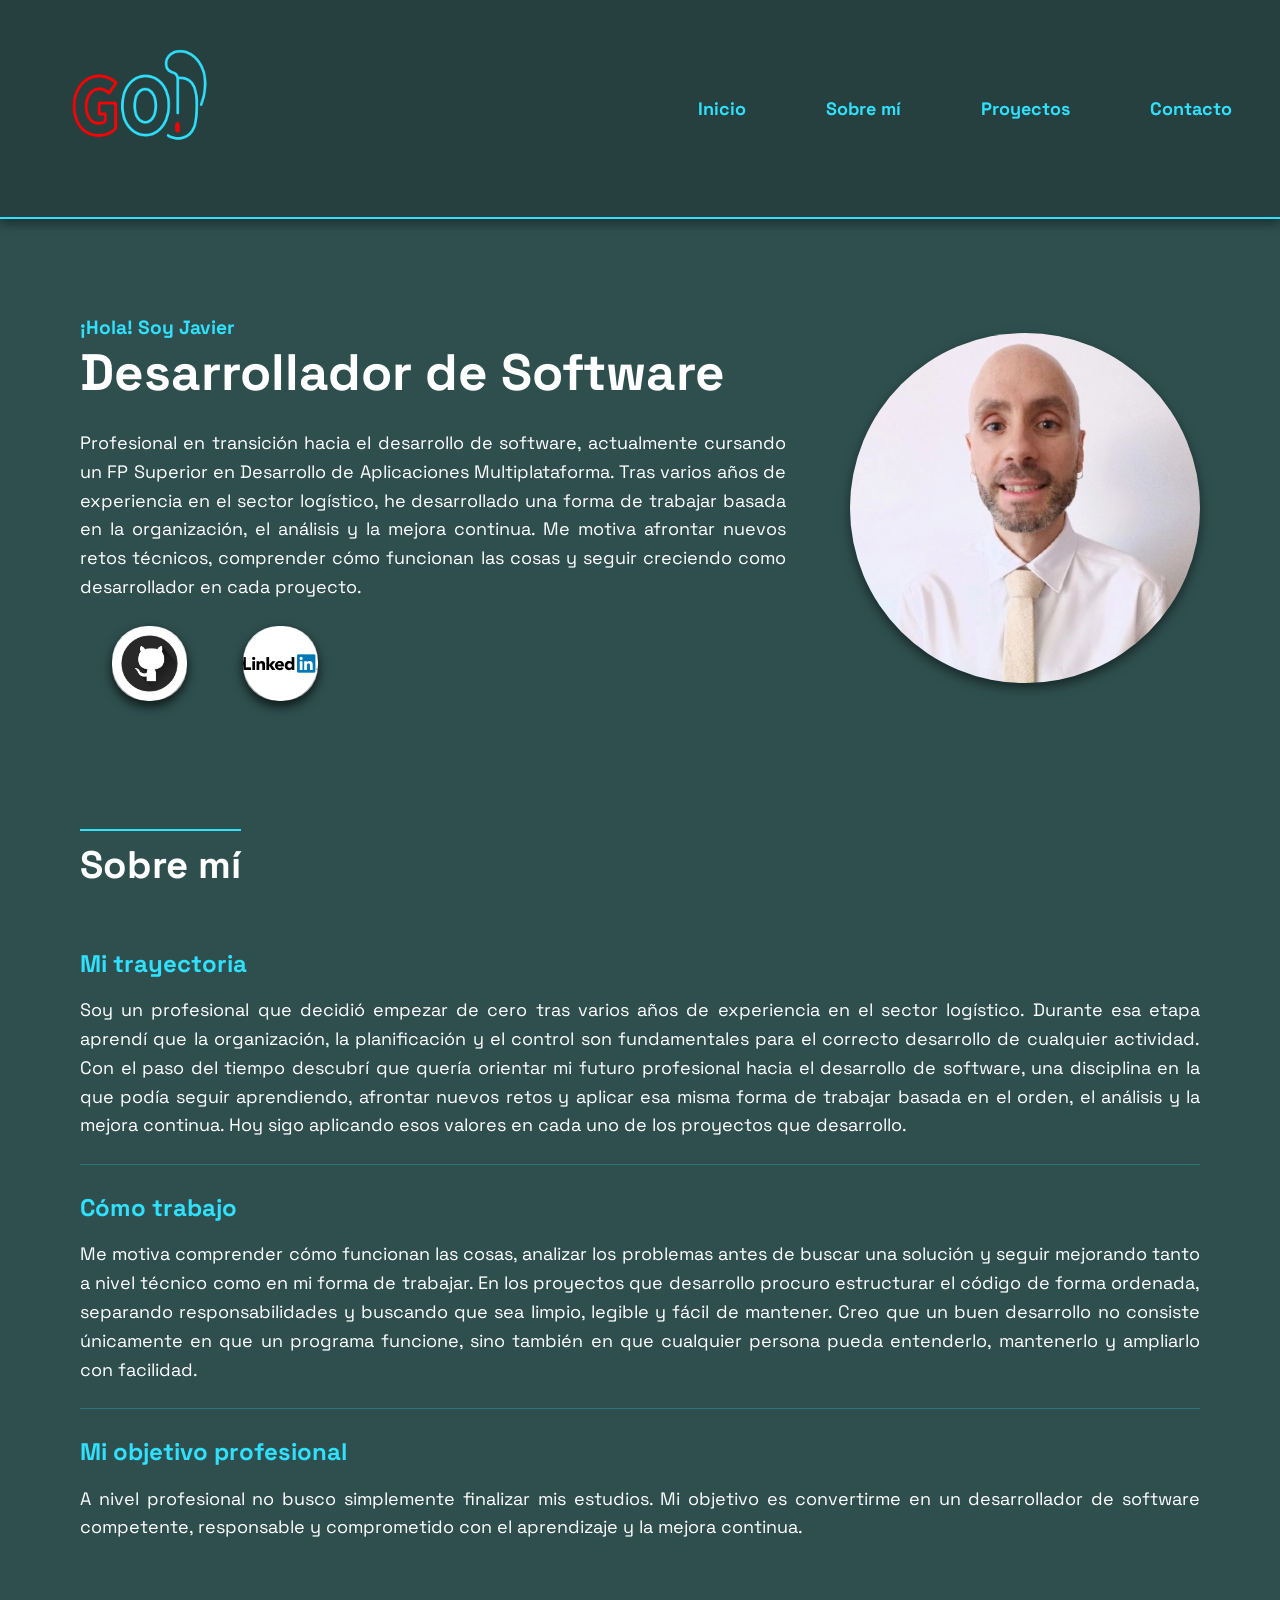
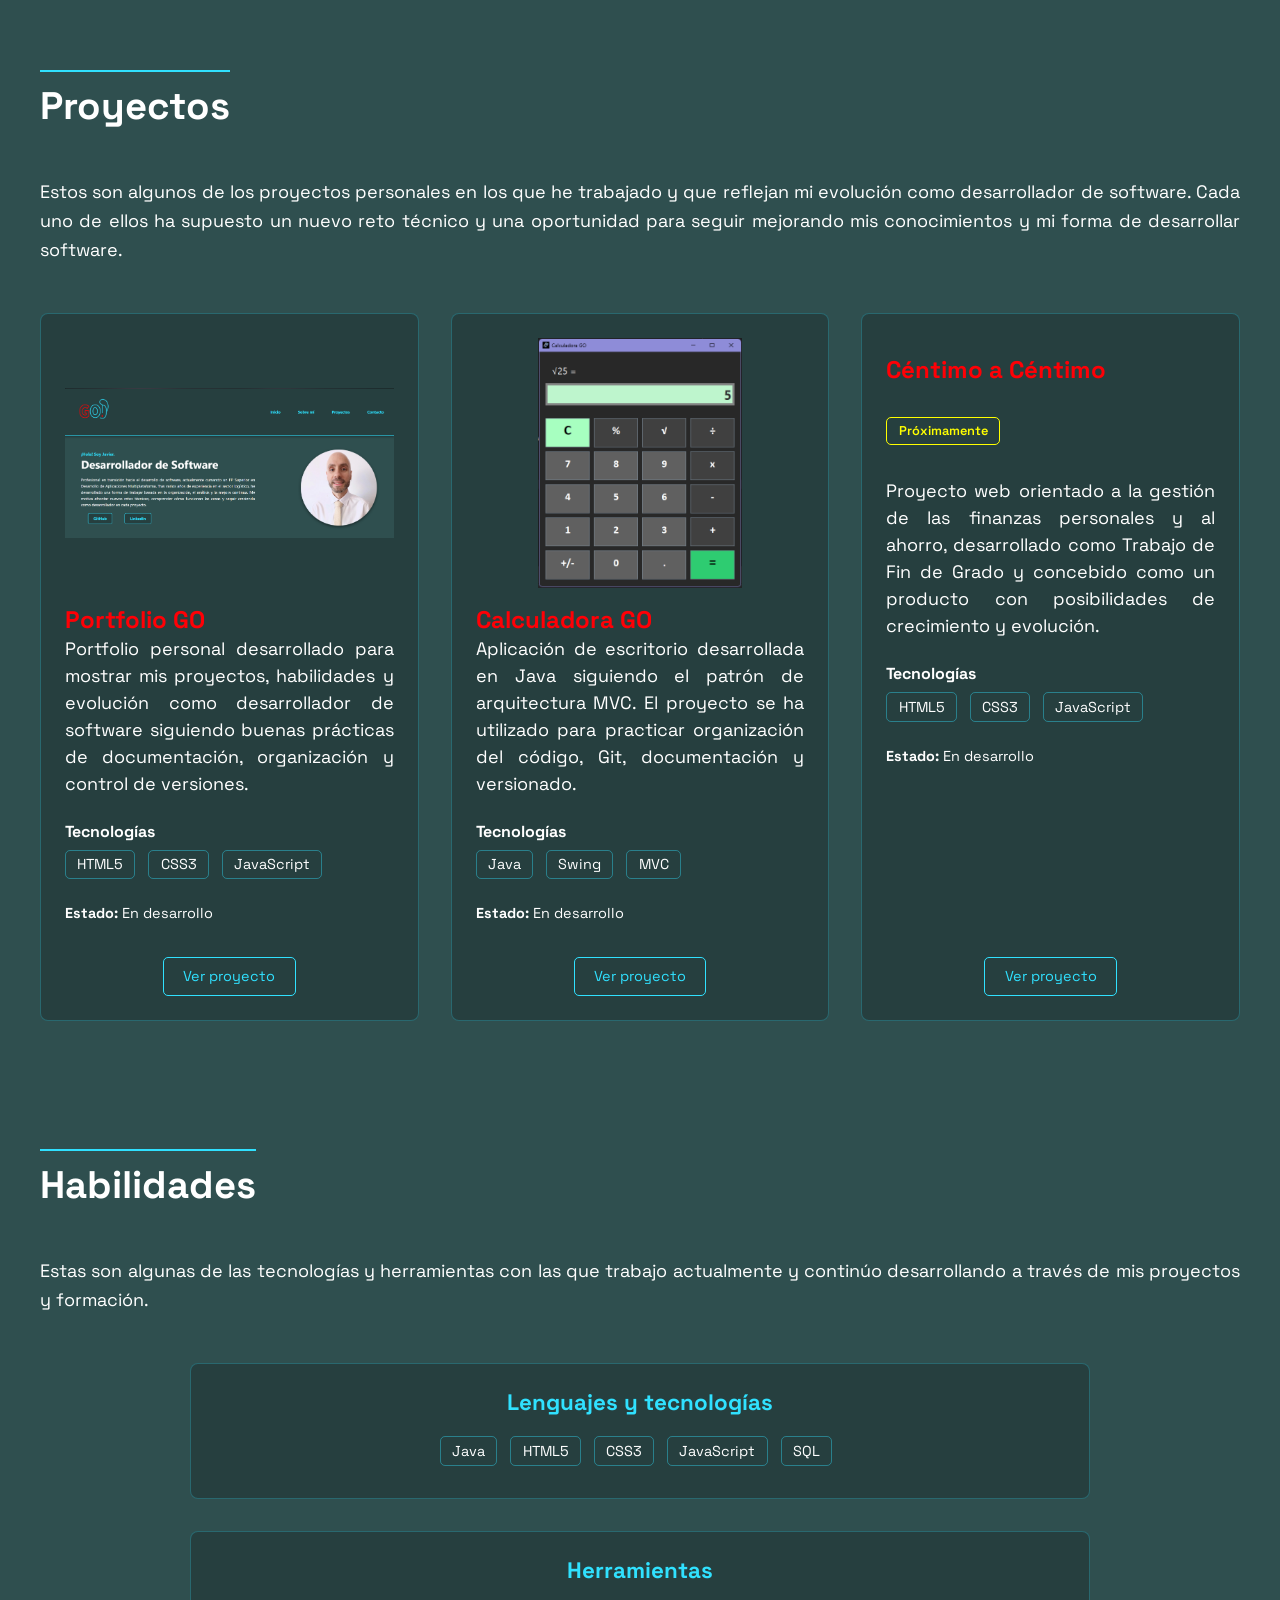
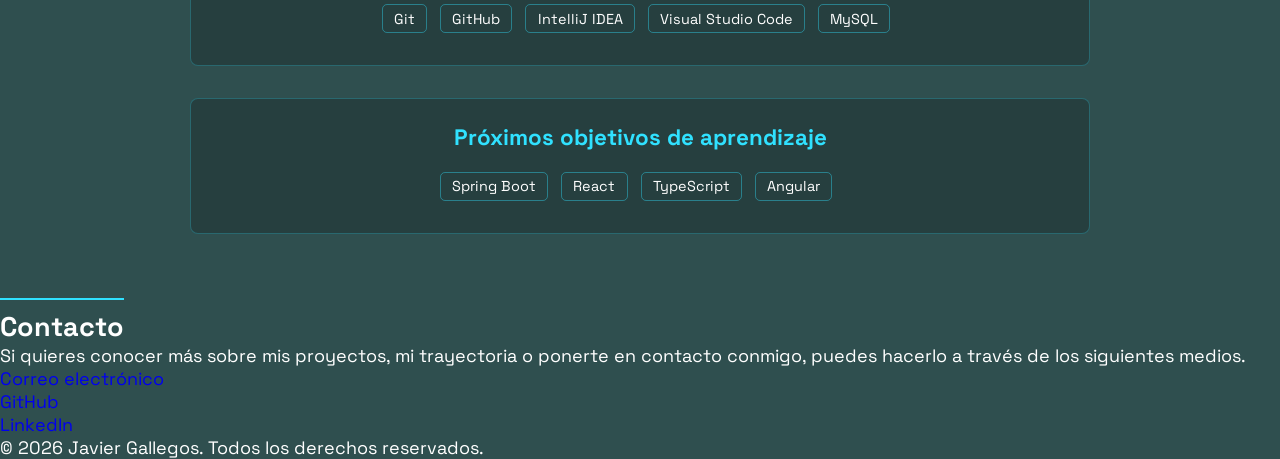
==== index.html @ c73cc6b6 "Update Hero icons and project status" ====
<!DOCTYPE html>
<html lang="es">
<head>
    <meta charset="UTF-8" />
    <meta name="viewport" content="width=device-width, initial-scale=1.0">
    <meta name="description" content="Portfolio personal de Javier Gallegos donde se muestran proyectos de desarrollo de software, tecnologías y trayectoria profesional."/>
	<meta name="keywords" content="portfolio, software developer, HTML, CSS, JavaScript, Java, Git, GitHub, DAM"/>
    <title>Javier Gallegos | Software Developer Portfolio</title>
    <link rel="stylesheet" href="assets/css/styles.css"/>
    <link rel="stylesheet" href="assets/css/header.css"/>
    <link rel="stylesheet" href="assets/css/hero.css"/>
    <link rel="stylesheet" href="assets/css/about.css"/>
    <link rel="stylesheet" href="assets/css/projects.css"/>
    <link rel="stylesheet" href="assets/css/skills.css"/>
</head>

<body>

    <!-- ============================ HEADER ============================== -->

    <header>
        <nav aria-label="Navegación principal">
        
            <a href="index.html" class="logo">
                <img src="assets/images/portfolio-go/logo.png" alt="Logo de Portfolio GO">
            </a>

            <ul class="nav-links">
                <li><a href="#hero">Inicio</a></li>
                <li><a href="#about">Sobre mí</a></li>
                <li><a href="#projects">Proyectos</a></li>
                <li><a href="#contact">Contacto</a></li>
            </ul>
        </nav>
    </header>

    <!-- ============================ MAIN ============================== -->

    <main>

        <!----- Hero Section ----->

        <section id="hero">
            
            <div class="hero-content">

                <p class="hero-greeting">¡Hola! Soy Javier</p>

                <h1>Desarrollador de Software</h1>

                <p class="hero-description">Profesional en transición hacia el desarrollo de software, actualmente cursando un FP Superior en Desarrollo de Aplicaciones Multiplataforma.
                Tras varios años de experiencia en el sector logístico, he desarrollado una forma de trabajar basada en la organización, el análisis y la mejora continua. 
                Me motiva afrontar nuevos retos técnicos, comprender cómo funcionan las cosas y seguir creciendo como desarrollador en cada proyecto.
                </p>
                
                <div class="hero-links">
                    <a class="hero-link" href="https://github.com/JaviGOH" target="_blank" rel="noopener noreferrer"><img src="assets\images\portfolio-go\GitHub-logo-perfecto.png" alt="GitHub"></a>
                    <a class="hero-link" href="https://www.linkedin.com/in/francisco-javier-g-03699a220/" target="_blank" rel="noopener noreferrer"><img src="assets\images\portfolio-go\Linkedin-logo.png" alt="LinkedIn"></a>
                </div>

            </div>

            <img src="assets/images/fjgallegos.jpg" alt="Fotografía de Javier">

        </section>

         <!----- About Me ----->

        <section id="about">

            <div class="about-content">

                <h2 class="section-title">Sobre mí</h2>

                <div class="about-description first">

                    <h3>Mi trayectoria</h3>

                    <p>Soy un profesional que decidió empezar de cero tras varios años de experiencia en el sector logístico. Durante esa etapa aprendí que la organización, 
                        la planificación y el control son fundamentales para el correcto desarrollo de cualquier actividad.
                        Con el paso del tiempo descubrí que quería orientar mi futuro profesional hacia el desarrollo de software, una disciplina en la que podía seguir aprendiendo, 
                        afrontar nuevos retos y aplicar esa misma forma de trabajar basada en el orden, el análisis y la mejora continua.
                        Hoy sigo aplicando esos valores en cada uno de los proyectos que desarrollo.
                    </p>

                </div>

                <div class="about-description">

                    <h3>Cómo trabajo</h3>

                    <p>Me motiva comprender cómo funcionan las cosas, analizar los problemas antes de buscar una solución y seguir mejorando tanto a nivel técnico como en mi forma de trabajar.
                        En los proyectos que desarrollo procuro estructurar el código de forma ordenada, separando responsabilidades y buscando que sea limpio, legible y fácil de mantener.
                        Creo que un buen desarrollo no consiste únicamente en que un programa funcione, sino también en que cualquier persona pueda entenderlo, mantenerlo y ampliarlo 
                        con facilidad.
                    </p>

                </div>

                <div class="about-description">

                    <h3>Mi objetivo profesional</h3>

                    <p>
                        A nivel profesional no busco simplemente finalizar mis estudios. Mi objetivo es convertirme en un desarrollador de software competente, responsable y comprometido con el aprendizaje y la mejora continua.
                    </p>

                </div>

            </div>

        </section>

        <!----- Projects ----->

        <section id="projects">

            <h2 class="section-title">Proyectos</h2>
            
            <p>
                Estos son algunos de los proyectos personales en los que he trabajado y que reflejan mi evolución como desarrollador de software. 
                Cada uno de ellos ha supuesto un nuevo reto técnico y una oportunidad para seguir mejorando mis conocimientos y mi forma de desarrollar software.    
            </p>

            <div class="projects-grid">

                <article class="project-card">

                    <img src="assets\images\portfolio-go\Portfolio-GO-Header-Hero-terminado.png" alt="Fotografía de UI Portfolio GO">

                    <h3>Portfolio GO</h3>

                    <p>
                        Portfolio personal desarrollado para mostrar mis proyectos, habilidades y evolución como desarrollador de software siguiendo buenas prácticas
                        de documentación, organización y control de versiones.
                    </p>

                    <h4>Tecnologías</h4>

                    <ul>
                        <li>HTML5</li>
                        <li>CSS3</li>
                        <li>JavaScript</li>
                    </ul>

                    <p class="project-status">
                        <strong>Estado:</strong> En desarrollo 
                    </p>

                    <a href="https://github.com/JaviGOH/portfolio-go" class="projects-button" target="_blank" rel="noopener noreferrer">Ver proyecto</a>

                </article>

                <article class="project-card">

                    <img src="assets/images/calculator-go/calculator-ui-v1-2-0.png" alt="Interfaz de Calculadora GO">

                    <h3>Calculadora GO</h3>

                    <p>
                        Aplicación de escritorio desarrollada en Java siguiendo el patrón de arquitectura MVC. El proyecto se ha utilizado para practicar organización del código,
                        Git, documentación y versionado.
                    </p>

                    <h4>Tecnologías</h4>

                    <ul>
                        <li>Java</li>
                        <li>Swing</li>
                        <li>MVC</li>
                    </ul>

                    <p class="project-status">
                        <strong>Estado:</strong> En desarrollo
                    </p>

                    <a href="https://github.com/JaviGOH/java-swing-calculators" class="projects-button" target="_blank" rel="noopener noreferrer">Ver proyecto</a>

                </article>

                <article class="project-card">

                    <!--<img src="ruta-de-la-imagen.jpg" alt="Interfaz de Céntimo a Céntimo">-->

                    <h3>Céntimo a Céntimo</h3>

                    <span class="project-badge">Próximamente</span>

                    <p>
                        Proyecto web orientado a la gestión de las finanzas personales y al ahorro, desarrollado como Trabajo de Fin de Grado y concebido como un producto con 
                        posibilidades de crecimiento y evolución.
                    </p>

                    <h4>Tecnologías</h4>

                    <ul>
                        <li>HTML5</li>
                        <li>CSS3</li>
                        <li>JavaScript</li>
                    </ul>

                    <p class="project-status">
                        <strong>Estado:</strong> En desarrollo
                    </p>

                    <a href="https://github.com/JaviGOH/centimo-a-centimo" class="projects-button" target="_blank" rel="noopener noreferrer">Ver proyecto</a>

                </article>

            </div>

        </section>

         <!----- Skills ----->

        <section id="skills">

            <h2 class="section-title">Habilidades</h2>

            <p>Estas son algunas de las tecnologías y herramientas con las que trabajo actualmente y continúo desarrollando a través de mis proyectos y formación.</p>

            <div class="skills-grid">

                <div class="skill-card">

                    <h3>Lenguajes y tecnologías</h3>

                    <ul>
                        <li>Java</li>
                        <li>HTML5</li>
                        <li>CSS3</li>
                        <li>JavaScript</li>
                        <li>SQL</li>
                    </ul>

                </div>

                <div class="skill-card">

                    <h3>Herramientas</h3>

                    <ul>
                        <li>Git</li>
                        <li>GitHub</li>
                        <li>IntelliJ IDEA</li>
                        <li>Visual Studio Code</li>
                        <li>MySQL</li>
                    </ul>

                </div>

                <div class="skill-card">

                    <h3>Próximos objetivos de aprendizaje</h3>

                    <ul>
                        <li>Spring Boot</li>
                        <li>React</li>
                        <li>TypeScript</li>
                        <li>Angular</li>
                    </ul>

                </div>

            </div>

        </section>

        <!----- Contact ----->

        <section id="contact">
            
            <h2 class="section-title">Contacto</h2>

            <p>
            Si quieres conocer más sobre mis proyectos, mi trayectoria o ponerte en contacto conmigo, puedes hacerlo a través de los siguientes medios.
            </p>

            <ul>
                <li>
                    <a href="mailto:fjgallegosortega@gmail.com">Correo electrónico</a>
                </li>

                <li>
                    <a href="https://github.com/JaviGOH" target="_blank" rel="noopener noreferrer">GitHub</a>
                </li>

                <li>
                    <a href="https://www.linkedin.com/in/francisco-javier-g-03699a220/" target="_blank" rel="noopener noreferrer">LinkedIn</a>
                </li>
            </ul>

        </section>

    </main>

    <!-- ================= FOOTER ================= -->

    <footer>

        <p>
        &copy; 2026 Javier Gallegos. Todos los derechos reservados.
        </p>

    </footer>

</body>

</html>
---- assets/css/styles.css ----
@import url('https://fonts.googleapis.com/css2?family=Space+Grotesk:wght@400;500;600;700&display=swap');

* {
    margin: 0;
    padding: 0;
    box-sizing: border-box;
}

html {
    min-height: 100%;
}

body {
    min-height:100vh;
    font-family: 'Space Grotesk', sans-serif;
    font-size: 18px;
    background-color: darkslategray;
    color: white;
}

a {
    text-decoration: none;
}

img {
    max-width: 100%;
    height: auto;
}

.section-title {
    position: relative;
    display: inline-block;
    padding-top: 0.7rem;
}

.section-title::before {
    content: "";
    position: absolute;
    top: 0;
    left: 0;
    width: 100%;
    height: 2px;
    background-color: #30E1FF;
}
---- assets/css/header.css ----
nav {
    display: flex;
    justify-content: space-between;
    align-items: center;
    padding: 1rem 3rem;
    background-color: #263F3F;
    border-bottom: 2px solid #30E1FF;
    box-shadow: 0 5px 10px rgba(0, 0, 0, 0.4);
}

.logo img{
    max-width: 180px;
}

.nav-links {
     display: flex;
     gap: 5rem;
     list-style: none;
}

.nav-links a {
    color: #30E1FF;
    font-weight: bold;
    transition: color 0.3s;
}

.nav-links a:hover {
    text-decoration:overline;
    color: #FF0006;  
}
---- assets/css/hero.css ----
#hero {
    display: flex;
    justify-content: space-between;
    align-items: center;
    gap: 4rem;
    padding: 4rem 5rem;
    margin-top: 2rem;
}

.hero-content {
    max-width: 800px;
}

.hero-greeting {
    font-size: 1.2rem;
    font-weight: 700;
    color: #30E1FF;
}

#hero h1 {
    font-size: 3.2rem;
}

.hero-description {
    margin-top: 1.5rem;
    line-height: 1.6;
    text-align: justify;
}

.hero-links {
    display: flex;
    gap: 3.5rem;
    margin-top: 1.5rem;
    margin-left: 2rem;
}

.hero-link {
    display: inline-flex;
    align-items: center;
    justify-content: center;
    width: 75px;
    height: 75px;
    background-color:white;
    border-radius: 35px;
    box-shadow: 0 5px 10px rgba(0, 0, 0, 0.35);
    transition: border-color 0.5s;
}

.hero-link img {
    width: 40px;
    height: 40px;
    object-fit: contain;
}

.hero-link:hover {
    transform: scale(1.1);
}

#hero img {
    width: 350px;
    height: auto;
    border-radius: 50%;
    box-shadow: 0 5px 12px rgba(0, 0, 0, 0.5);
}
---- assets/css/about.css ----
#about {
    display: flex;
    justify-content: center;
    align-items: center;
    gap: 4rem;
    padding: 4rem 5rem;
}

.about-content {
    max-width: 1200px;
}

#about h2 {
    font-size: 2.4rem;
    margin-bottom: 2rem;
}

#about h3 {
    font-size: 1.5rem;
    color: #30E1FF;
    margin-bottom: 0.8rem;
}

.about-description {
    margin-top: 1.5rem;
    line-height: 1.6;
    text-align: justify;
}

.about-description:not(.first) {
    border-top: 1px solid rgba(48, 225, 255, 0.25);
    padding-top: 1.5rem;
}
---- assets/css/projects.css ----
#projects {
    max-width: 1200px;
    margin: 0 auto;
    padding: 4rem 0;
}

.projects-grid {
    display: grid;
    grid-template-columns: repeat(3, 1fr);
    gap: 2rem;
    text-align: justify;
}

#projects h2 {
    font-size: 2.4rem;
    margin-bottom: 3rem;
    
}

#projects > p {
    max-width: 1200px;
    line-height: 1.6;
    text-align: justify;
    margin-bottom: 3rem;
}

.project-card {
    display: flex;
    flex-direction: column;
    background-color: #263F3F;
    border: 1px solid rgba(48, 225, 255, 0.25);
    border-radius: 8px;
    padding: 1.5rem;
    height: 100%;
}

.project-card p {
    line-height: 1.5;
    text-align: justify;
}

.project-card h3 {
    font-size: 1.5rem;
    color: #FF0006;
    margin-top: 1rem;
}

.project-card h4 {
    font-size: 1rem;
    margin-top: 1.5rem;
    margin-bottom: 0.5rem;
}

.project-card ul {
    list-style: none;
    padding: 0;
    margin: 0;
}

.project-card li {
    display: inline-block;
    margin-right: 0.5rem;
    margin-bottom: 0.5rem;
    padding: 0.3rem 0.7rem;
    border: 1px solid rgba(48, 225, 255, 0.4);
    border-radius: 5px;
    font-size: 0.9rem;
}

.project-card .project-status {
    margin-top: 1rem;
    margin-bottom: 2rem;
    font-size: 0.9rem;
}

.projects-button {
    display: inline-block;
    align-self: center;
    margin-top: auto;
    padding: 0.6rem 1.2rem;
    color: #30E1FF;
    border: 1px solid #30E1FF;
    border-radius: 5px;
    text-decoration: none;
    font-size: 0.9rem;
}

.project-card img {
    width: 100%;
    height: 250px;
    object-fit: contain;
    border-radius: 5px;
}

.project-badge {
    display: inline-block;
    align-self: flex-start;
    margin-top: 2rem;
    padding: 0.3rem 0.7rem;
    border: 1px solid yellow;
    border-radius: 5px;
    color:yellow;
    font-size: 0.8rem;
    font-weight: 600;
    margin-bottom: 2rem;
}
---- assets/css/skills.css ----
#skills {
    max-width: 1200px;
    margin: 0 auto;
    padding: 4rem 0;
}

.skills-grid {
    display: grid;
    gap: 2rem;
    max-width: 900px;
    margin: 0 auto;
    text-align: center;
}

#skills h2 {
    font-size: 2.4rem;
    margin-bottom: 3rem;
}

#skills > p {
    max-width: 1200px;
    line-height: 1.6;
    text-align: justify;
    margin-bottom: 3rem;
}

.skill-card {
    display: flex;
    flex-direction: column;
    background-color: #263F3F;
    border: 1px solid rgba(48, 225, 255, 0.25);
    border-radius: 8px;
    padding: 1.5rem;
}

.skill-card h3 {
    font-size: 1.4rem;
    color: #30E1FF;
    margin-bottom: 1.2rem;
}

.skill-card ul {
    list-style: none;
    padding: 0;
    margin: 0;
}

.skill-card li {
    display: inline-block;
    margin-right: 0.5rem;
    margin-bottom: 0.5rem;
    padding: 0.3rem 0.7rem;
    border: 1px solid rgba(48, 225, 255, 0.4);
    border-radius: 5px;
    font-size: 0.9rem;
}
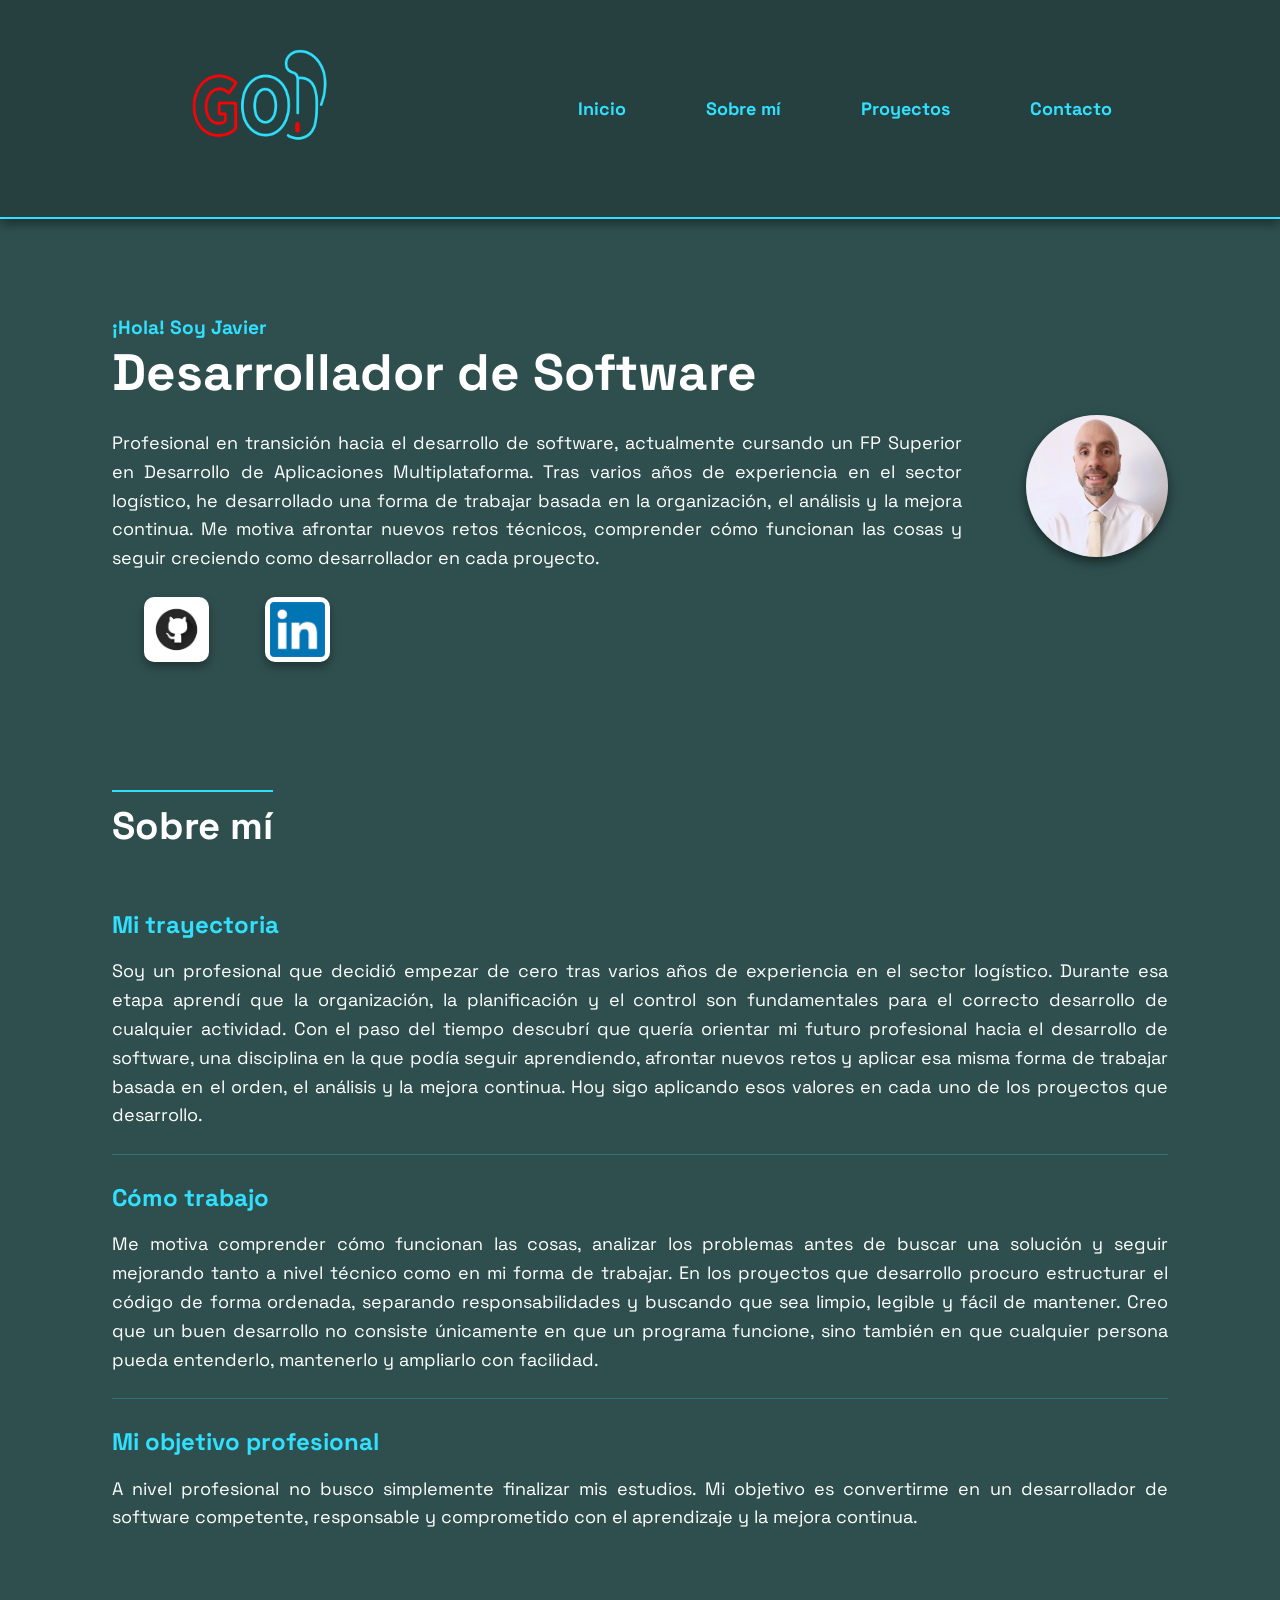
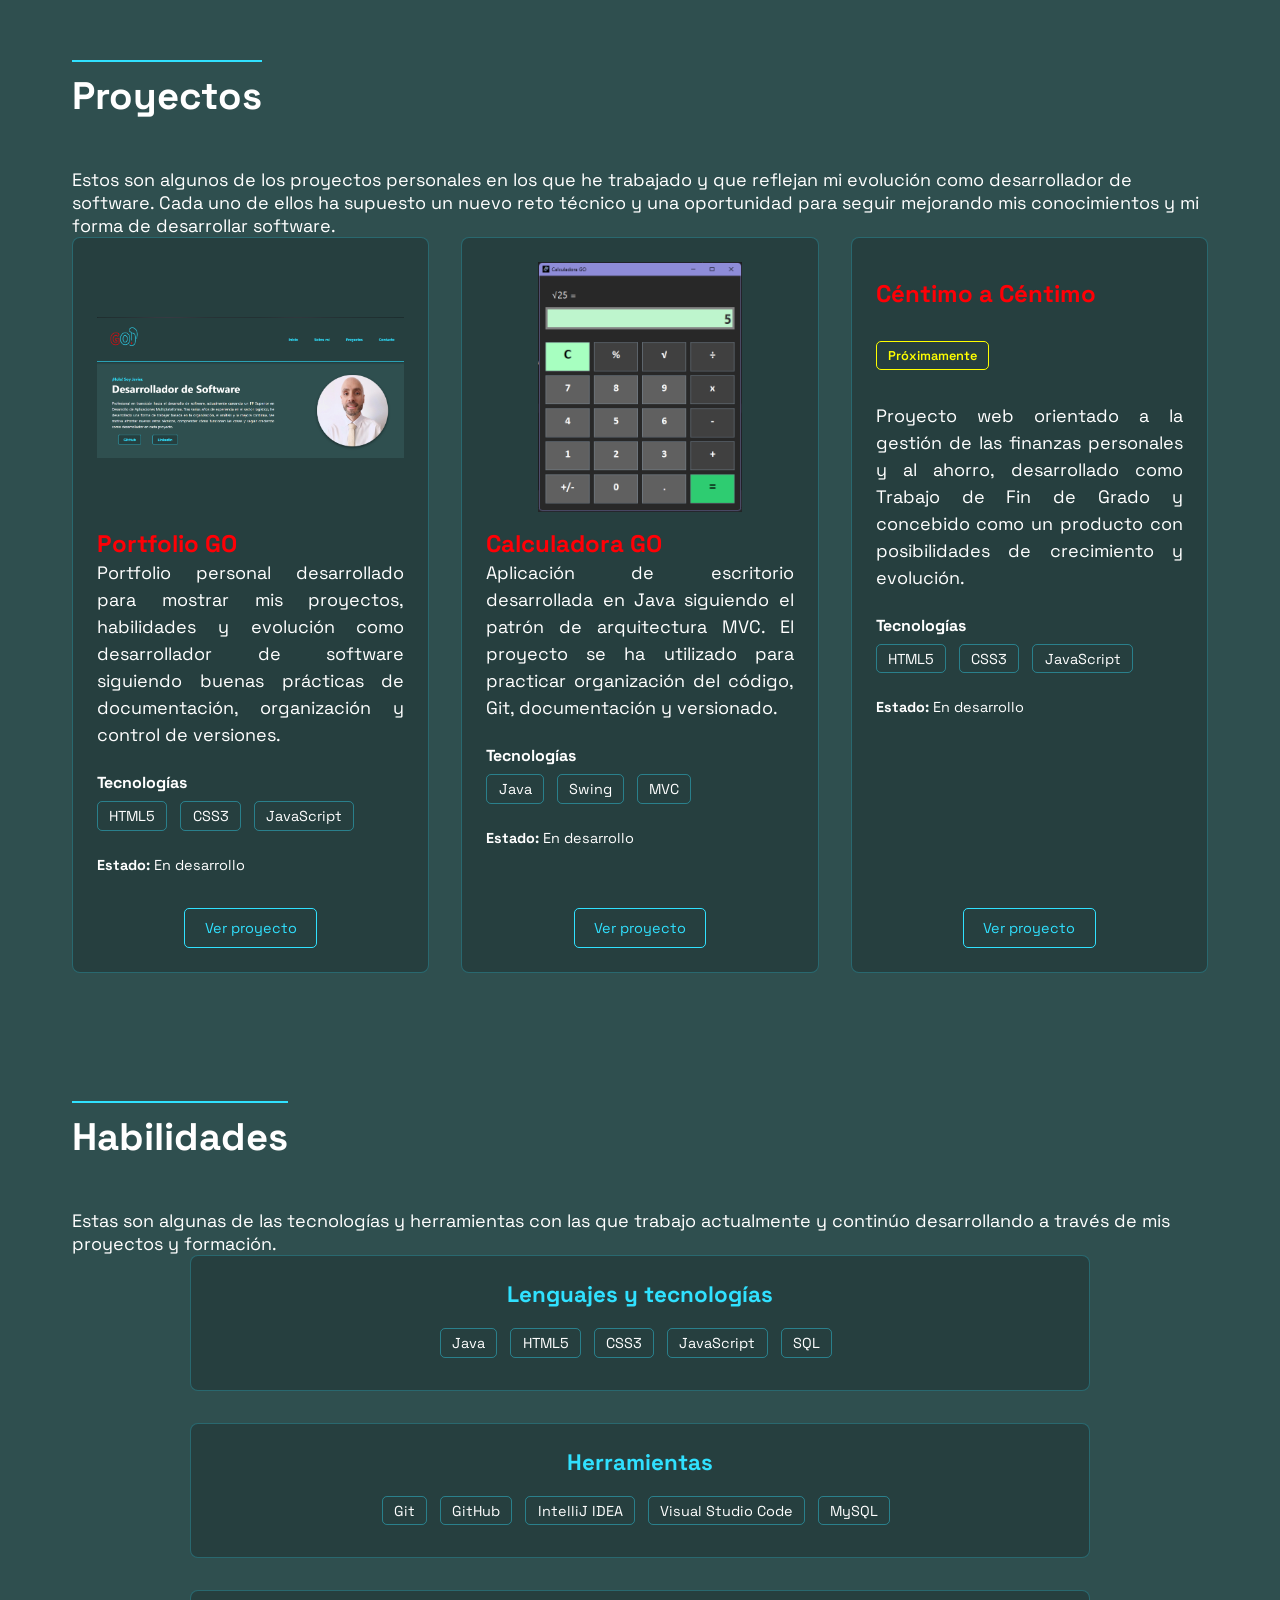
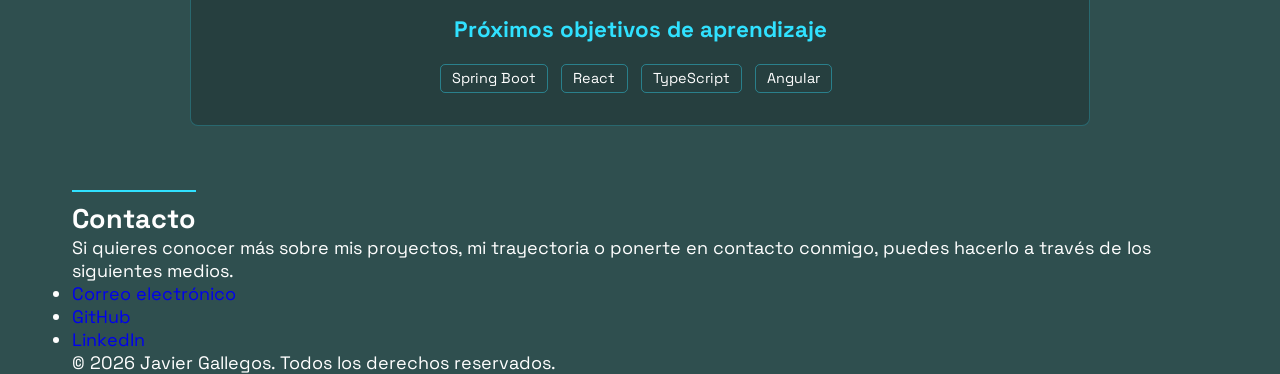
==== commit 69e89307: "Update Refine layout and hero section" ====
--- a/index.html
+++ b/index.html
@@ -20,17 +20,21 @@
 
     <header>
         <nav aria-label="Navegación principal">
+
+            <div class="container">
         
-            <a href="index.html" class="logo">
-                <img src="assets/images/portfolio-go/logo.png" alt="Logo de Portfolio GO">
-            </a>
-
-            <ul class="nav-links">
-                <li><a href="#hero">Inicio</a></li>
-                <li><a href="#about">Sobre mí</a></li>
-                <li><a href="#projects">Proyectos</a></li>
-                <li><a href="#contact">Contacto</a></li>
-            </ul>
+                <a href="index.html" class="logo">
+                    <img src="assets/images/portfolio-go/logo.png" alt="Logo de Portfolio GO">
+                </a>
+
+                <ul class="nav-links">
+                    <li><a href="#hero">Inicio</a></li>
+                    <li><a href="#about">Sobre mí</a></li>
+                    <li><a href="#projects">Proyectos</a></li>
+                    <li><a href="#contact">Contacto</a></li>
+                </ul>
+            
+            </div>
         </nav>
     </header>
 
@@ -41,266 +45,294 @@
         <!----- Hero Section ----->
 
         <section id="hero">
+
+             <div class="container">
             
-            <div class="hero-content">
-
-                <p class="hero-greeting">¡Hola! Soy Javier</p>
-
-                <h1>Desarrollador de Software</h1>
-
-                <p class="hero-description">Profesional en transición hacia el desarrollo de software, actualmente cursando un FP Superior en Desarrollo de Aplicaciones Multiplataforma.
-                Tras varios años de experiencia en el sector logístico, he desarrollado una forma de trabajar basada en la organización, el análisis y la mejora continua. 
-                Me motiva afrontar nuevos retos técnicos, comprender cómo funcionan las cosas y seguir creciendo como desarrollador en cada proyecto.
+                <div class="hero-content">
+
+                    <p class="hero-greeting">¡Hola! Soy Javier</p>
+
+                    <h1>Desarrollador de Software</h1>
+
+                    <p class="hero-description">Profesional en transición hacia el desarrollo de software, actualmente cursando un FP Superior en Desarrollo de Aplicaciones Multiplataforma.
+                    Tras varios años de experiencia en el sector logístico, he desarrollado una forma de trabajar basada en la organización, el análisis y la mejora continua. 
+                    Me motiva afrontar nuevos retos técnicos, comprender cómo funcionan las cosas y seguir creciendo como desarrollador en cada proyecto.
+                    </p>
+                    
+                    <div class="hero-links">
+                        <a class="hero-link" href="https://github.com/JaviGOH" target="_blank" rel="noopener noreferrer"><img src="assets\images\portfolio-go\GitHub-logo-perfecto.png" alt="GitHub"></a>
+                        <a class="hero-link" href="https://www.linkedin.com/in/francisco-javier-g-03699a220/" target="_blank" rel="noopener noreferrer"><img src="assets\images\portfolio-go\IN-logo.png" alt="LinkedIn"></a>
+                    </div>
+
+                </div>
+
+                <div class="img-Author">
+
+                    <img src="assets/images/fjgallegos.jpg" alt="Fotografía de Javier">
+
+                </div>
+
+            </div>
+
+        </section>
+
+         <!----- About Me ----->
+
+        <section id="about">
+
+            <div class="container">
+
+                <div class="about-content">
+
+                    <h2 class="section-title">Sobre mí</h2>
+
+                    <div class="about-description first">
+
+                        <h3>Mi trayectoria</h3>
+
+                        <p>Soy un profesional que decidió empezar de cero tras varios años de experiencia en el sector logístico. Durante esa etapa aprendí que la organización, 
+                            la planificación y el control son fundamentales para el correcto desarrollo de cualquier actividad.
+                            Con el paso del tiempo descubrí que quería orientar mi futuro profesional hacia el desarrollo de software, una disciplina en la que podía seguir aprendiendo, 
+                            afrontar nuevos retos y aplicar esa misma forma de trabajar basada en el orden, el análisis y la mejora continua.
+                            Hoy sigo aplicando esos valores en cada uno de los proyectos que desarrollo.
+                        </p>
+
+                    </div>
+
+                    <div class="about-description">
+
+                        <h3>Cómo trabajo</h3>
+
+                        <p>Me motiva comprender cómo funcionan las cosas, analizar los problemas antes de buscar una solución y seguir mejorando tanto a nivel técnico como en mi forma de trabajar.
+                            En los proyectos que desarrollo procuro estructurar el código de forma ordenada, separando responsabilidades y buscando que sea limpio, legible y fácil de mantener.
+                            Creo que un buen desarrollo no consiste únicamente en que un programa funcione, sino también en que cualquier persona pueda entenderlo, mantenerlo y ampliarlo 
+                            con facilidad.
+                        </p>
+
+                    </div>
+
+                    <div class="about-description">
+
+                        <h3>Mi objetivo profesional</h3>
+
+                        <p>
+                            A nivel profesional no busco simplemente finalizar mis estudios. Mi objetivo es convertirme en un desarrollador de software competente, responsable y comprometido con el aprendizaje y la mejora continua.
+                        </p>
+
+                    </div>
+
+                </div>
+
+            </div>
+
+        </section>
+
+        <!----- Projects ----->
+
+        <section id="projects">
+
+            <div class="container">
+
+                <h2 class="section-title">Proyectos</h2>
+                
+                <p>
+                    Estos son algunos de los proyectos personales en los que he trabajado y que reflejan mi evolución como desarrollador de software. 
+                    Cada uno de ellos ha supuesto un nuevo reto técnico y una oportunidad para seguir mejorando mis conocimientos y mi forma de desarrollar software.    
                 </p>
-                
-                <div class="hero-links">
-                    <a class="hero-link" href="https://github.com/JaviGOH" target="_blank" rel="noopener noreferrer"><img src="assets\images\portfolio-go\GitHub-logo-perfecto.png" alt="GitHub"></a>
-                    <a class="hero-link" href="https://www.linkedin.com/in/francisco-javier-g-03699a220/" target="_blank" rel="noopener noreferrer"><img src="assets\images\portfolio-go\Linkedin-logo.png" alt="LinkedIn"></a>
+
+                <div class="projects-grid">
+
+                    <article class="project-card">
+
+                        <img src="assets\images\portfolio-go\Portfolio-GO-Header-Hero-terminado.png" alt="Fotografía de UI Portfolio GO">
+
+                        <h3>Portfolio GO</h3>
+
+                        <p>
+                            Portfolio personal desarrollado para mostrar mis proyectos, habilidades y evolución como desarrollador de software siguiendo buenas prácticas
+                            de documentación, organización y control de versiones.
+                        </p>
+
+                        <h4>Tecnologías</h4>
+
+                        <ul>
+                            <li>HTML5</li>
+                            <li>CSS3</li>
+                            <li>JavaScript</li>
+                        </ul>
+
+                        <p class="project-status">
+                            <strong>Estado:</strong> En desarrollo 
+                        </p>
+
+                        <a href="https://github.com/JaviGOH/portfolio-go" class="projects-button" target="_blank" rel="noopener noreferrer">Ver proyecto</a>
+
+                    </article>
+
+                    <article class="project-card">
+
+                        <img src="assets/images/calculator-go/calculator-ui-v1-2-0.png" alt="Interfaz de Calculadora GO">
+
+                        <h3>Calculadora GO</h3>
+
+                        <p>
+                            Aplicación de escritorio desarrollada en Java siguiendo el patrón de arquitectura MVC. El proyecto se ha utilizado para practicar organización del código,
+                            Git, documentación y versionado.
+                        </p>
+
+                        <h4>Tecnologías</h4>
+
+                        <ul>
+                            <li>Java</li>
+                            <li>Swing</li>
+                            <li>MVC</li>
+                        </ul>
+
+                        <p class="project-status">
+                            <strong>Estado:</strong> En desarrollo
+                        </p>
+
+                        <a href="https://github.com/JaviGOH/java-swing-calculators" class="projects-button" target="_blank" rel="noopener noreferrer">Ver proyecto</a>
+
+                    </article>
+
+                    <article class="project-card">
+
+                        <!--<img src="ruta-de-la-imagen.jpg" alt="Interfaz de Céntimo a Céntimo">-->
+
+                        <h3>Céntimo a Céntimo</h3>
+
+                        <span class="project-badge">Próximamente</span>
+
+                        <p>
+                            Proyecto web orientado a la gestión de las finanzas personales y al ahorro, desarrollado como Trabajo de Fin de Grado y concebido como un producto con 
+                            posibilidades de crecimiento y evolución.
+                        </p>
+
+                        <h4>Tecnologías</h4>
+
+                        <ul>
+                            <li>HTML5</li>
+                            <li>CSS3</li>
+                            <li>JavaScript</li>
+                        </ul>
+
+                        <p class="project-status">
+                            <strong>Estado:</strong> En desarrollo
+                        </p>
+
+                        <a href="https://github.com/JaviGOH/centimo-a-centimo" class="projects-button" target="_blank" rel="noopener noreferrer">Ver proyecto</a>
+
+                    </article>
+
+                </div>  
+
+            </div>
+
+        </section>
+
+         <!----- Skills ----->
+
+        <section id="skills">
+
+            <div class="container">
+
+                <h2 class="section-title">Habilidades</h2>
+
+                <p>Estas son algunas de las tecnologías y herramientas con las que trabajo actualmente y continúo desarrollando a través de mis proyectos y formación.</p>
+
+                <div class="skills-grid">
+
+                    <div class="skill-card">
+
+                        <h3>Lenguajes y tecnologías</h3>
+
+                        <ul>
+                            <li>Java</li>
+                            <li>HTML5</li>
+                            <li>CSS3</li>
+                            <li>JavaScript</li>
+                            <li>SQL</li>
+                        </ul>
+
+                    </div>
+
+                    <div class="skill-card">
+
+                        <h3>Herramientas</h3>
+
+                        <ul>
+                            <li>Git</li>
+                            <li>GitHub</li>
+                            <li>IntelliJ IDEA</li>
+                            <li>Visual Studio Code</li>
+                            <li>MySQL</li>
+                        </ul>
+
+                    </div>
+
+                    <div class="skill-card">
+
+                        <h3>Próximos objetivos de aprendizaje</h3>
+
+                        <ul>
+                            <li>Spring Boot</li>
+                            <li>React</li>
+                            <li>TypeScript</li>
+                            <li>Angular</li>
+                        </ul>
+
+                    </div>
+
                 </div>
-
-            </div>
-
-            <img src="assets/images/fjgallegos.jpg" alt="Fotografía de Javier">
-
-        </section>
-
-         <!----- About Me ----->
-
-        <section id="about">
-
-            <div class="about-content">
-
-                <h2 class="section-title">Sobre mí</h2>
-
-                <div class="about-description first">
-
-                    <h3>Mi trayectoria</h3>
-
-                    <p>Soy un profesional que decidió empezar de cero tras varios años de experiencia en el sector logístico. Durante esa etapa aprendí que la organización, 
-                        la planificación y el control son fundamentales para el correcto desarrollo de cualquier actividad.
-                        Con el paso del tiempo descubrí que quería orientar mi futuro profesional hacia el desarrollo de software, una disciplina en la que podía seguir aprendiendo, 
-                        afrontar nuevos retos y aplicar esa misma forma de trabajar basada en el orden, el análisis y la mejora continua.
-                        Hoy sigo aplicando esos valores en cada uno de los proyectos que desarrollo.
-                    </p>
-
-                </div>
-
-                <div class="about-description">
-
-                    <h3>Cómo trabajo</h3>
-
-                    <p>Me motiva comprender cómo funcionan las cosas, analizar los problemas antes de buscar una solución y seguir mejorando tanto a nivel técnico como en mi forma de trabajar.
-                        En los proyectos que desarrollo procuro estructurar el código de forma ordenada, separando responsabilidades y buscando que sea limpio, legible y fácil de mantener.
-                        Creo que un buen desarrollo no consiste únicamente en que un programa funcione, sino también en que cualquier persona pueda entenderlo, mantenerlo y ampliarlo 
-                        con facilidad.
-                    </p>
-
-                </div>
-
-                <div class="about-description">
-
-                    <h3>Mi objetivo profesional</h3>
-
-                    <p>
-                        A nivel profesional no busco simplemente finalizar mis estudios. Mi objetivo es convertirme en un desarrollador de software competente, responsable y comprometido con el aprendizaje y la mejora continua.
-                    </p>
-
-                </div>
-
-            </div>
-
-        </section>
-
-        <!----- Projects ----->
-
-        <section id="projects">
-
-            <h2 class="section-title">Proyectos</h2>
             
+            </div>
+
+        </section>
+
+        <!----- Contact ----->
+
+        <section id="contact">
+
+            <div class="container">
+            
+                <h2 class="section-title">Contacto</h2>
+
+                <p>
+                Si quieres conocer más sobre mis proyectos, mi trayectoria o ponerte en contacto conmigo, puedes hacerlo a través de los siguientes medios.
+                </p>
+
+                <ul>
+                    <li>
+                        <a href="mailto:fjgallegosortega@gmail.com">Correo electrónico</a>
+                    </li>
+
+                    <li>
+                        <a href="https://github.com/JaviGOH" target="_blank" rel="noopener noreferrer">GitHub</a>
+                    </li>
+
+                    <li>
+                        <a href="https://www.linkedin.com/in/francisco-javier-g-03699a220/" target="_blank" rel="noopener noreferrer">LinkedIn</a>
+                    </li>
+                </ul>
+
+            </div>
+
+        </section>
+
+    </main>
+
+    <!-- ================= FOOTER ================= -->
+
+    <footer>
+
+        <div class="container">
+
             <p>
-                Estos son algunos de los proyectos personales en los que he trabajado y que reflejan mi evolución como desarrollador de software. 
-                Cada uno de ellos ha supuesto un nuevo reto técnico y una oportunidad para seguir mejorando mis conocimientos y mi forma de desarrollar software.    
+            &copy; 2026 Javier Gallegos. Todos los derechos reservados.
             </p>
 
-            <div class="projects-grid">
-
-                <article class="project-card">
-
-                    <img src="assets\images\portfolio-go\Portfolio-GO-Header-Hero-terminado.png" alt="Fotografía de UI Portfolio GO">
-
-                    <h3>Portfolio GO</h3>
-
-                    <p>
-                        Portfolio personal desarrollado para mostrar mis proyectos, habilidades y evolución como desarrollador de software siguiendo buenas prácticas
-                        de documentación, organización y control de versiones.
-                    </p>
-
-                    <h4>Tecnologías</h4>
-
-                    <ul>
-                        <li>HTML5</li>
-                        <li>CSS3</li>
-                        <li>JavaScript</li>
-                    </ul>
-
-                    <p class="project-status">
-                        <strong>Estado:</strong> En desarrollo 
-                    </p>
-
-                    <a href="https://github.com/JaviGOH/portfolio-go" class="projects-button" target="_blank" rel="noopener noreferrer">Ver proyecto</a>
-
-                </article>
-
-                <article class="project-card">
-
-                    <img src="assets/images/calculator-go/calculator-ui-v1-2-0.png" alt="Interfaz de Calculadora GO">
-
-                    <h3>Calculadora GO</h3>
-
-                    <p>
-                        Aplicación de escritorio desarrollada en Java siguiendo el patrón de arquitectura MVC. El proyecto se ha utilizado para practicar organización del código,
-                        Git, documentación y versionado.
-                    </p>
-
-                    <h4>Tecnologías</h4>
-
-                    <ul>
-                        <li>Java</li>
-                        <li>Swing</li>
-                        <li>MVC</li>
-                    </ul>
-
-                    <p class="project-status">
-                        <strong>Estado:</strong> En desarrollo
-                    </p>
-
-                    <a href="https://github.com/JaviGOH/java-swing-calculators" class="projects-button" target="_blank" rel="noopener noreferrer">Ver proyecto</a>
-
-                </article>
-
-                <article class="project-card">
-
-                    <!--<img src="ruta-de-la-imagen.jpg" alt="Interfaz de Céntimo a Céntimo">-->
-
-                    <h3>Céntimo a Céntimo</h3>
-
-                    <span class="project-badge">Próximamente</span>
-
-                    <p>
-                        Proyecto web orientado a la gestión de las finanzas personales y al ahorro, desarrollado como Trabajo de Fin de Grado y concebido como un producto con 
-                        posibilidades de crecimiento y evolución.
-                    </p>
-
-                    <h4>Tecnologías</h4>
-
-                    <ul>
-                        <li>HTML5</li>
-                        <li>CSS3</li>
-                        <li>JavaScript</li>
-                    </ul>
-
-                    <p class="project-status">
-                        <strong>Estado:</strong> En desarrollo
-                    </p>
-
-                    <a href="https://github.com/JaviGOH/centimo-a-centimo" class="projects-button" target="_blank" rel="noopener noreferrer">Ver proyecto</a>
-
-                </article>
-
-            </div>
-
-        </section>
-
-         <!----- Skills ----->
-
-        <section id="skills">
-
-            <h2 class="section-title">Habilidades</h2>
-
-            <p>Estas son algunas de las tecnologías y herramientas con las que trabajo actualmente y continúo desarrollando a través de mis proyectos y formación.</p>
-
-            <div class="skills-grid">
-
-                <div class="skill-card">
-
-                    <h3>Lenguajes y tecnologías</h3>
-
-                    <ul>
-                        <li>Java</li>
-                        <li>HTML5</li>
-                        <li>CSS3</li>
-                        <li>JavaScript</li>
-                        <li>SQL</li>
-                    </ul>
-
-                </div>
-
-                <div class="skill-card">
-
-                    <h3>Herramientas</h3>
-
-                    <ul>
-                        <li>Git</li>
-                        <li>GitHub</li>
-                        <li>IntelliJ IDEA</li>
-                        <li>Visual Studio Code</li>
-                        <li>MySQL</li>
-                    </ul>
-
-                </div>
-
-                <div class="skill-card">
-
-                    <h3>Próximos objetivos de aprendizaje</h3>
-
-                    <ul>
-                        <li>Spring Boot</li>
-                        <li>React</li>
-                        <li>TypeScript</li>
-                        <li>Angular</li>
-                    </ul>
-
-                </div>
-
-            </div>
-
-        </section>
-
-        <!----- Contact ----->
-
-        <section id="contact">
-            
-            <h2 class="section-title">Contacto</h2>
-
-            <p>
-            Si quieres conocer más sobre mis proyectos, mi trayectoria o ponerte en contacto conmigo, puedes hacerlo a través de los siguientes medios.
-            </p>
-
-            <ul>
-                <li>
-                    <a href="mailto:fjgallegosortega@gmail.com">Correo electrónico</a>
-                </li>
-
-                <li>
-                    <a href="https://github.com/JaviGOH" target="_blank" rel="noopener noreferrer">GitHub</a>
-                </li>
-
-                <li>
-                    <a href="https://www.linkedin.com/in/francisco-javier-g-03699a220/" target="_blank" rel="noopener noreferrer">LinkedIn</a>
-                </li>
-            </ul>
-
-        </section>
-
-    </main>
-
-    <!-- ================= FOOTER ================= -->
-
-    <footer>
-
-        <p>
-        &copy; 2026 Javier Gallegos. Todos los derechos reservados.
-        </p>
+        </div>
 
     </footer>
 
--- a/assets/css/styles.css
+++ b/assets/css/styles.css
@@ -41,4 +41,11 @@
     width: 100%;
     height: 2px;
     background-color: #30E1FF;
+}
+
+.container {
+    width: 100%;
+    max-width: 1200px;
+    margin: 0 auto;
+    padding: 0 2rem;
 }
--- a/assets/css/header.css
+++ b/assets/css/header.css
@@ -2,10 +2,16 @@
     display: flex;
     justify-content: space-between;
     align-items: center;
-    padding: 1rem 3rem;
+    padding: 1rem 8.5rem;
     background-color: #263F3F;
     border-bottom: 2px solid #30E1FF;
     box-shadow: 0 5px 10px rgba(0, 0, 0, 0.4);
+}
+
+nav .container {
+    display: flex;
+    justify-content: space-between;
+    align-items: center;
 }
 
 .logo img{
--- a/assets/css/hero.css
+++ b/assets/css/hero.css
@@ -1,14 +1,17 @@
 #hero {
+    padding: 4rem 5rem;
+    margin-top: 2rem;
+}
+
+#hero .container {
     display: flex;
     justify-content: space-between;
     align-items: center;
     gap: 4rem;
-    padding: 4rem 5rem;
-    margin-top: 2rem;
 }
 
 .hero-content {
-    max-width: 800px;
+    max-width: 850px;
 }
 
 .hero-greeting {
@@ -38,17 +41,18 @@
     display: inline-flex;
     align-items: center;
     justify-content: center;
-    width: 75px;
-    height: 75px;
-    background-color:white;
-    border-radius: 35px;
+    width: fit-content;
+    height: fit-content;
+    padding: 5px;
+    border-radius: 10px;
+    background-color: white;
     box-shadow: 0 5px 10px rgba(0, 0, 0, 0.35);
-    transition: border-color 0.5s;
 }
 
 .hero-link img {
-    width: 40px;
-    height: 40px;
+    display: block;
+    width: 55px;
+    height: 55px;
     object-fit: contain;
 }
 
@@ -56,8 +60,7 @@
     transform: scale(1.1);
 }
 
-#hero img {
-    width: 350px;
+.img-Author img{
     height: auto;
     border-radius: 50%;
     box-shadow: 0 5px 12px rgba(0, 0, 0, 0.5);
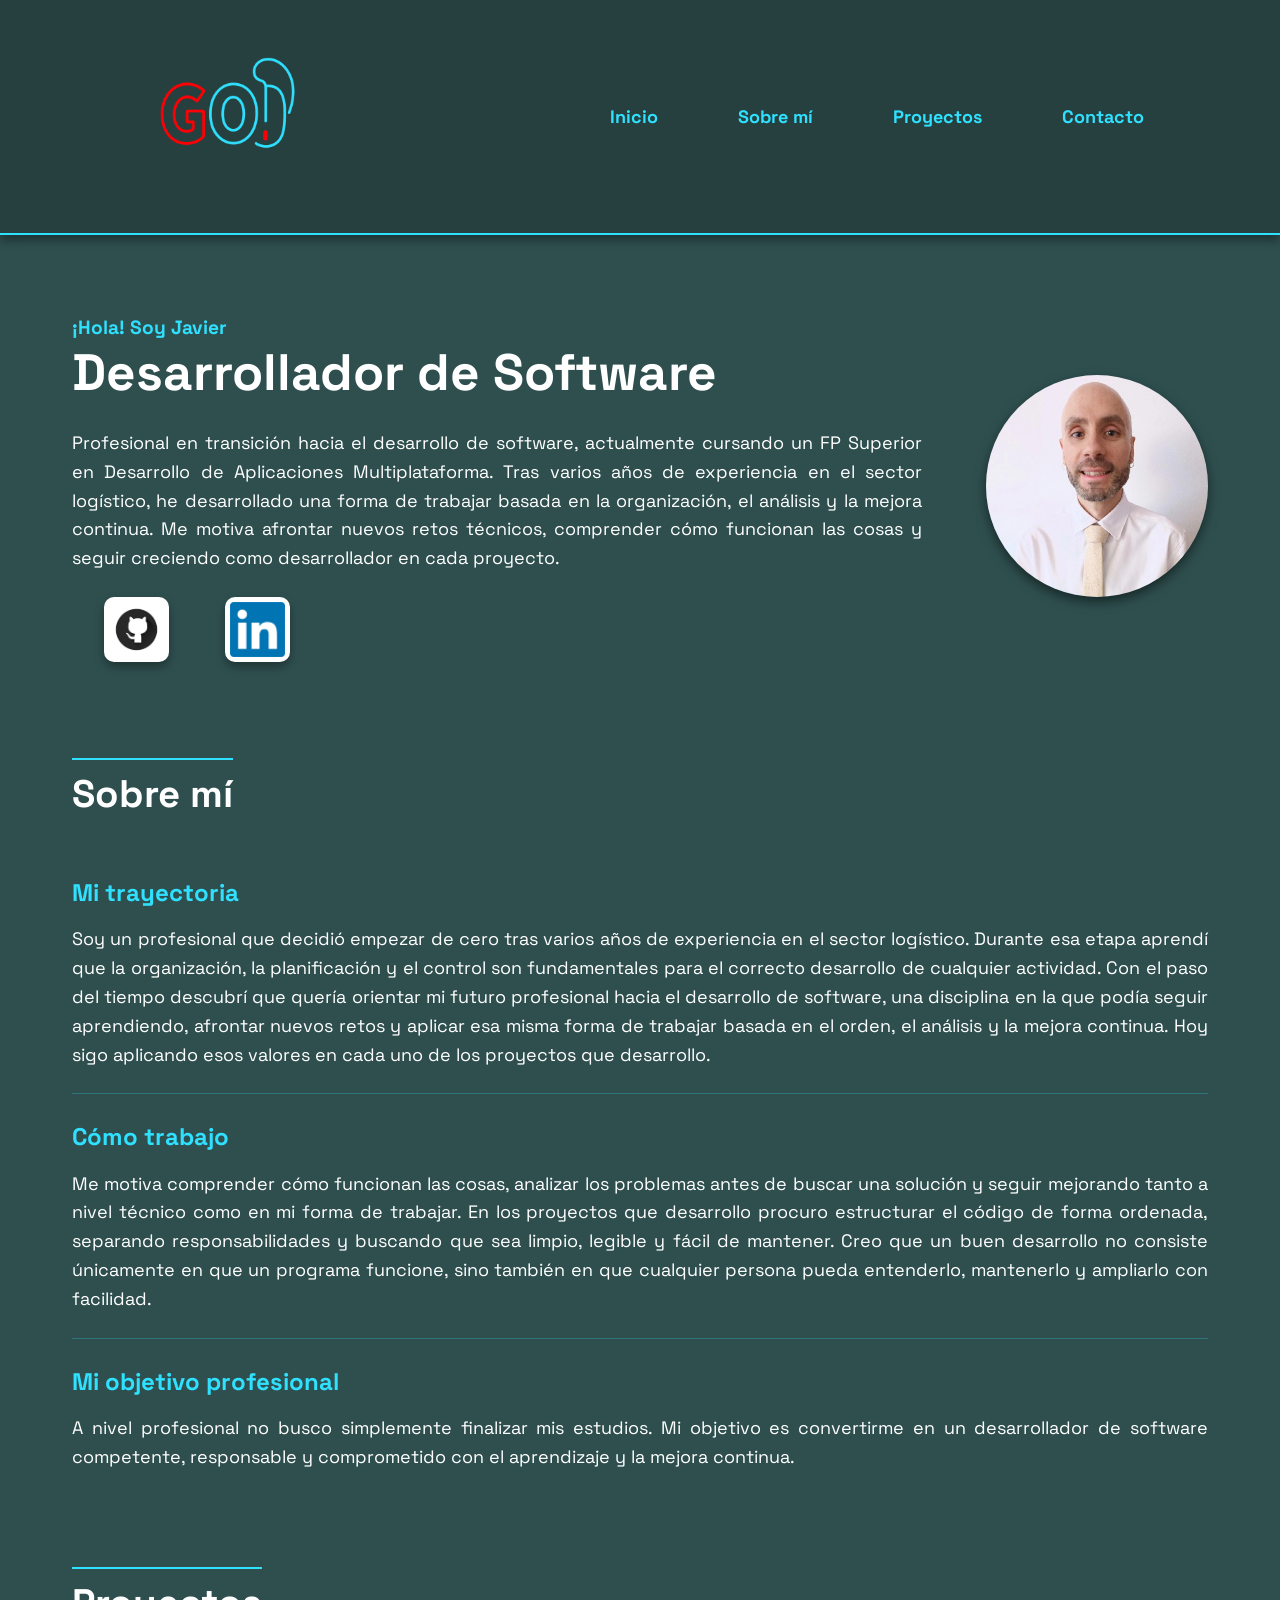
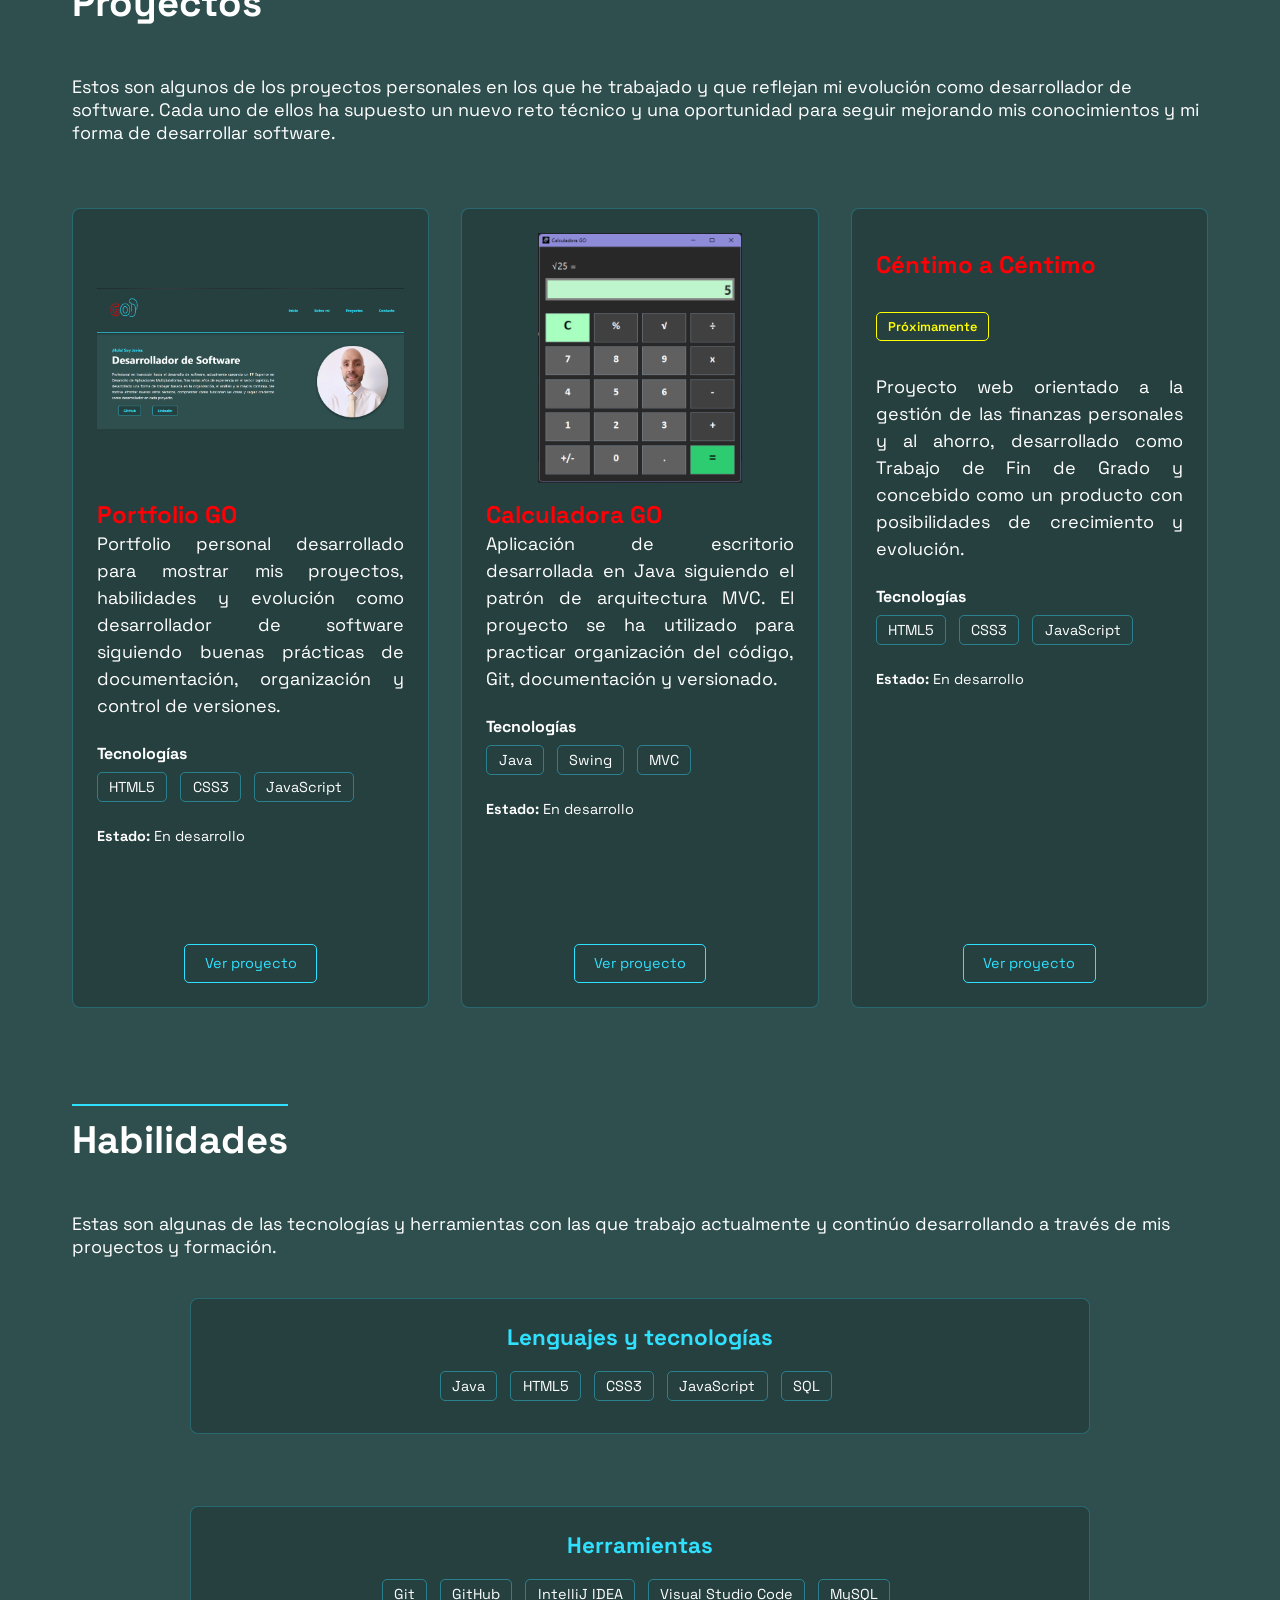
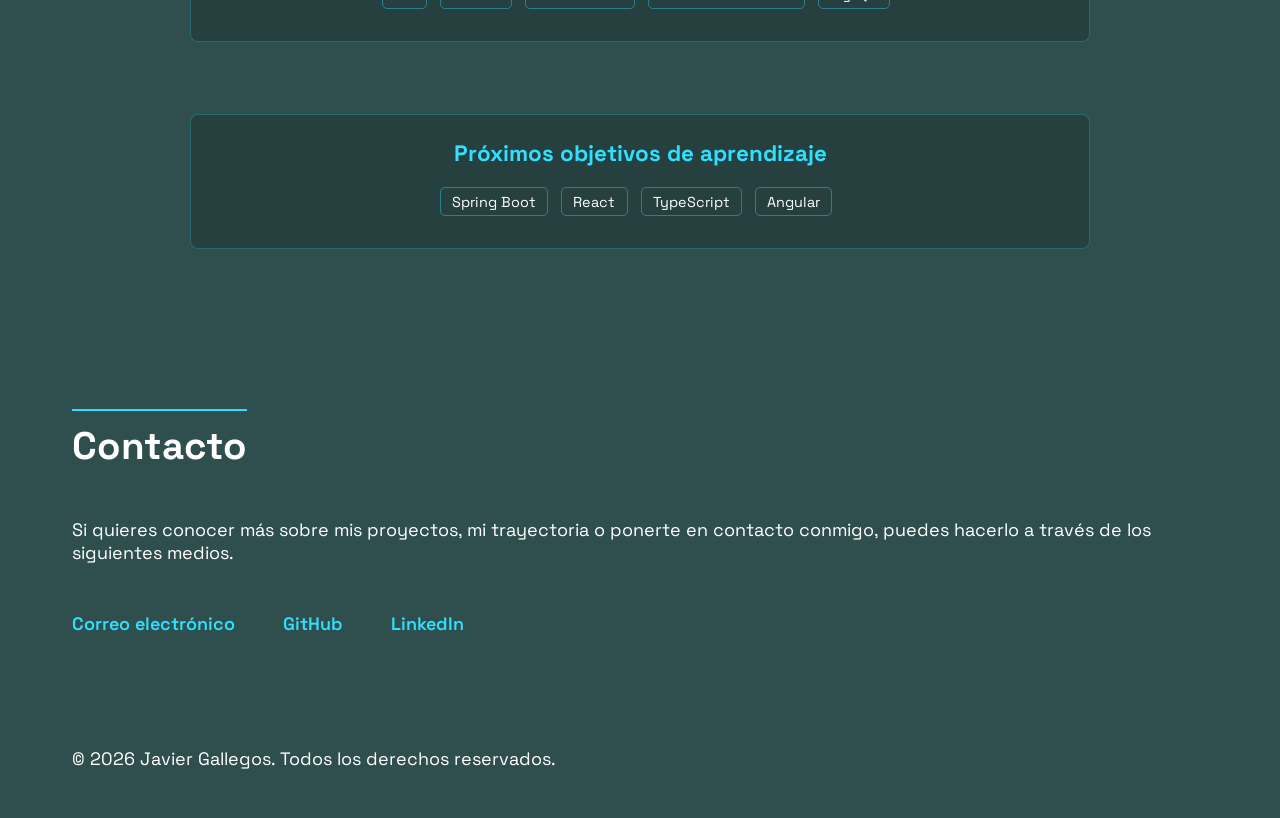
==== commit a1dd0876: "refactor: The vertical spacing has been corrected." ====
--- a/index.html
+++ b/index.html
@@ -12,6 +12,7 @@
     <link rel="stylesheet" href="assets/css/about.css"/>
     <link rel="stylesheet" href="assets/css/projects.css"/>
     <link rel="stylesheet" href="assets/css/skills.css"/>
+    <link rel="stylesheet" href="assets/css/contact.css"/>
 </head>
 
 <body>
--- a/assets/css/styles.css
+++ b/assets/css/styles.css
@@ -47,5 +47,5 @@
     width: 100%;
     max-width: 1200px;
     margin: 0 auto;
-    padding: 0 2rem;
+    padding: 3rem 2rem;
 }
--- a/assets/css/header.css
+++ b/assets/css/header.css
@@ -12,6 +12,7 @@
     display: flex;
     justify-content: space-between;
     align-items: center;
+    padding: 0.5rem 0;
 }
 
 .logo img{
--- a/assets/css/hero.css
+++ b/assets/css/hero.css
@@ -1,5 +1,5 @@
 #hero {
-    padding: 4rem 5rem;
+    /*padding: 4rem 5rem;*/
     margin-top: 2rem;
 }
 
--- a/assets/css/about.css
+++ b/assets/css/about.css
@@ -3,11 +3,7 @@
     justify-content: center;
     align-items: center;
     gap: 4rem;
-    padding: 4rem 5rem;
-}
-
-.about-content {
-    max-width: 1200px;
+    /*padding: 4rem 5rem;*/
 }
 
 #about h2 {
--- a/assets/css/projects.css
+++ b/assets/css/projects.css
@@ -1,7 +1,6 @@
 #projects {
-    max-width: 1200px;
-    margin: 0 auto;
-    padding: 4rem 0;
+    /*margin: 0 auto;*/
+    padding: 0 0;
 }
 
 .projects-grid {
@@ -18,7 +17,6 @@
 }
 
 #projects > p {
-    max-width: 1200px;
     line-height: 1.6;
     text-align: justify;
     margin-bottom: 3rem;
@@ -31,6 +29,7 @@
     border: 1px solid rgba(48, 225, 255, 0.25);
     border-radius: 8px;
     padding: 1.5rem;
+    margin-top: 4rem;
     height: 100%;
 }
 
--- a/assets/css/skills.css
+++ b/assets/css/skills.css
@@ -1,5 +1,4 @@
 #skills {
-    max-width: 1200px;
     margin: 0 auto;
     padding: 4rem 0;
 }
@@ -18,10 +17,8 @@
 }
 
 #skills > p {
-    max-width: 1200px;
     line-height: 1.6;
     text-align: justify;
-    margin-bottom: 3rem;
 }
 
 .skill-card {
@@ -31,6 +28,7 @@
     border: 1px solid rgba(48, 225, 255, 0.25);
     border-radius: 8px;
     padding: 1.5rem;
+    margin-top: 2.5rem;
 }
 
 .skill-card h3 {
--- a/assets/css/contact.css
+++ b/assets/css/contact.css
@@ -0,0 +1,35 @@
+
+
+#contact h2 {
+    font-size: 2.4rem;
+    margin-bottom: 3rem;
+}
+
+#contact > p {
+    line-height: 1.6;
+    text-align: justify;
+    margin-top: 1.5rem;
+    margin-bottom: 2rem;
+}
+
+#contact ul {
+    display: flex;
+    gap: 3rem;
+    list-style: none;
+    padding: 0;
+    margin-top: 3rem;
+}
+
+#contact li {
+    margin-bottom: 1rem;
+}
+
+#contact a {
+    color: #30E1FF;
+    font-weight: 600;
+    transition: color 0.3s;
+}
+
+#contact a:hover {
+    color: #FF0006;
+}
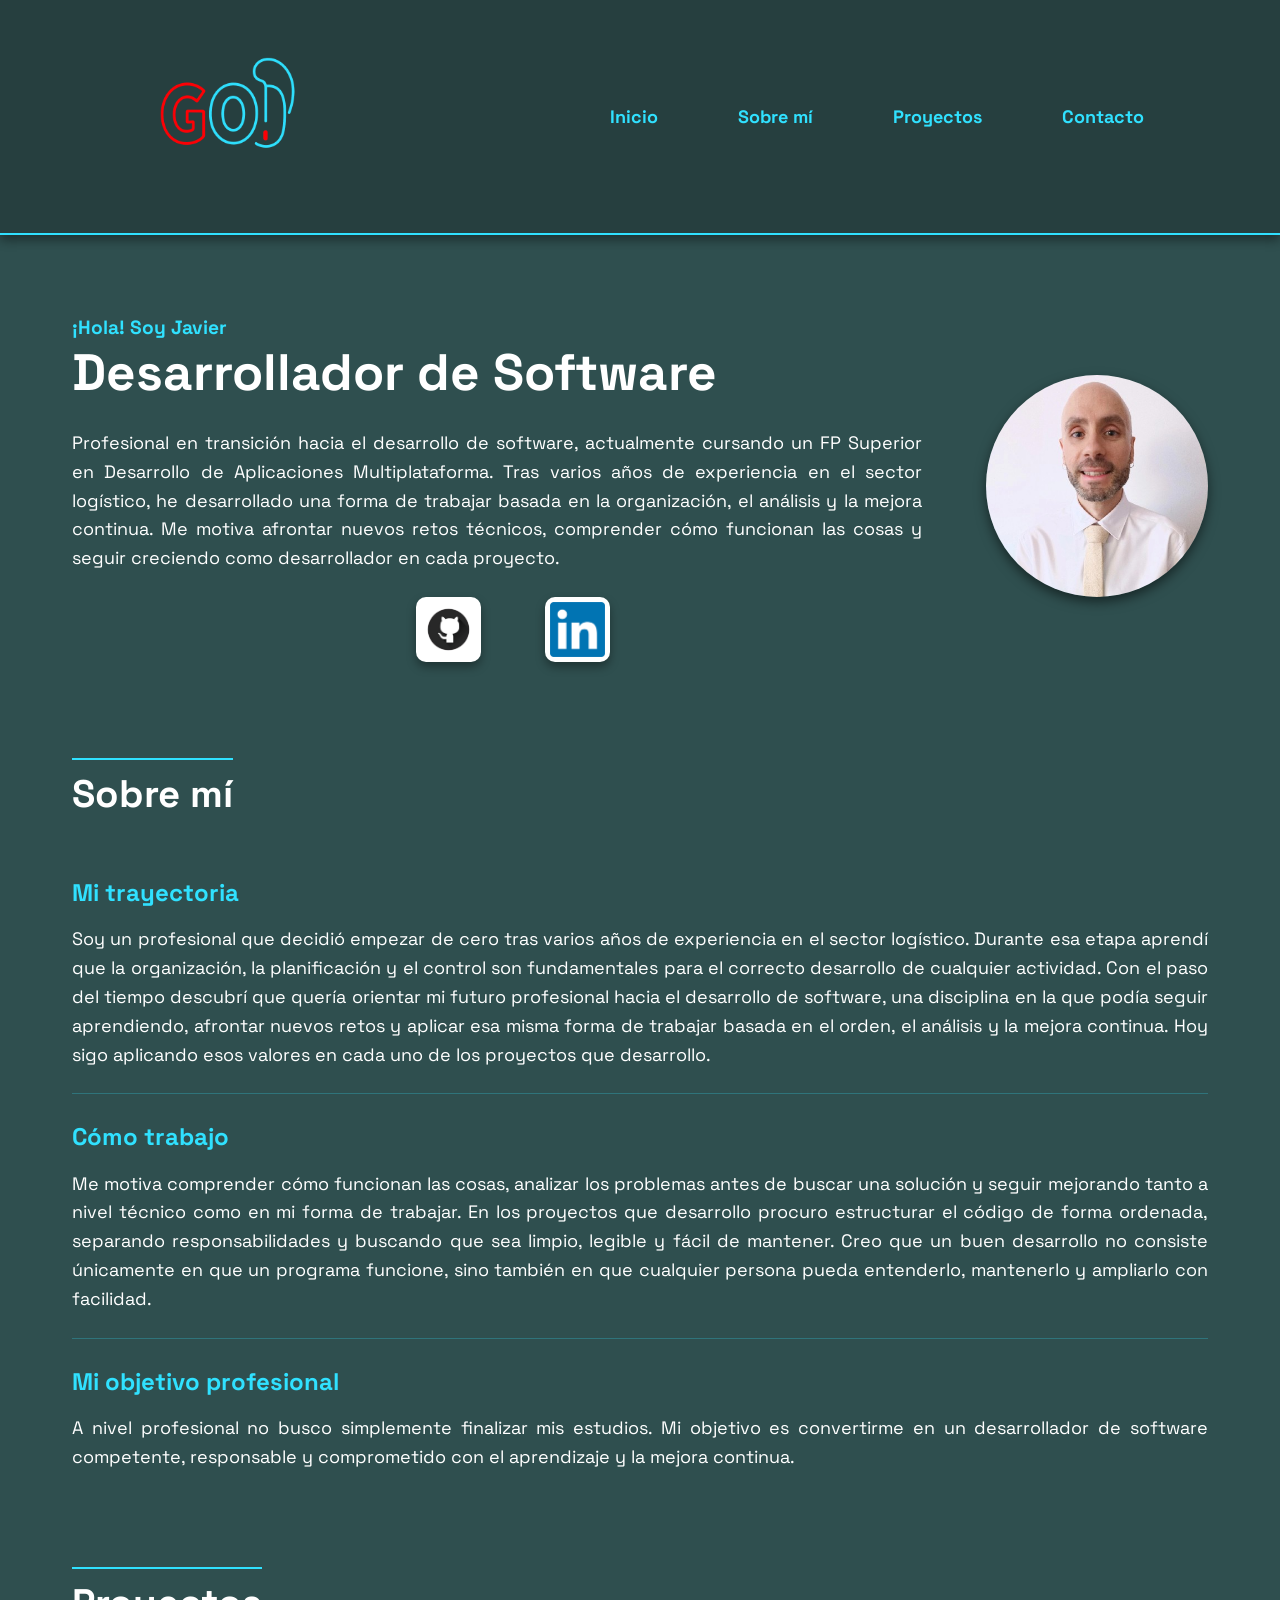
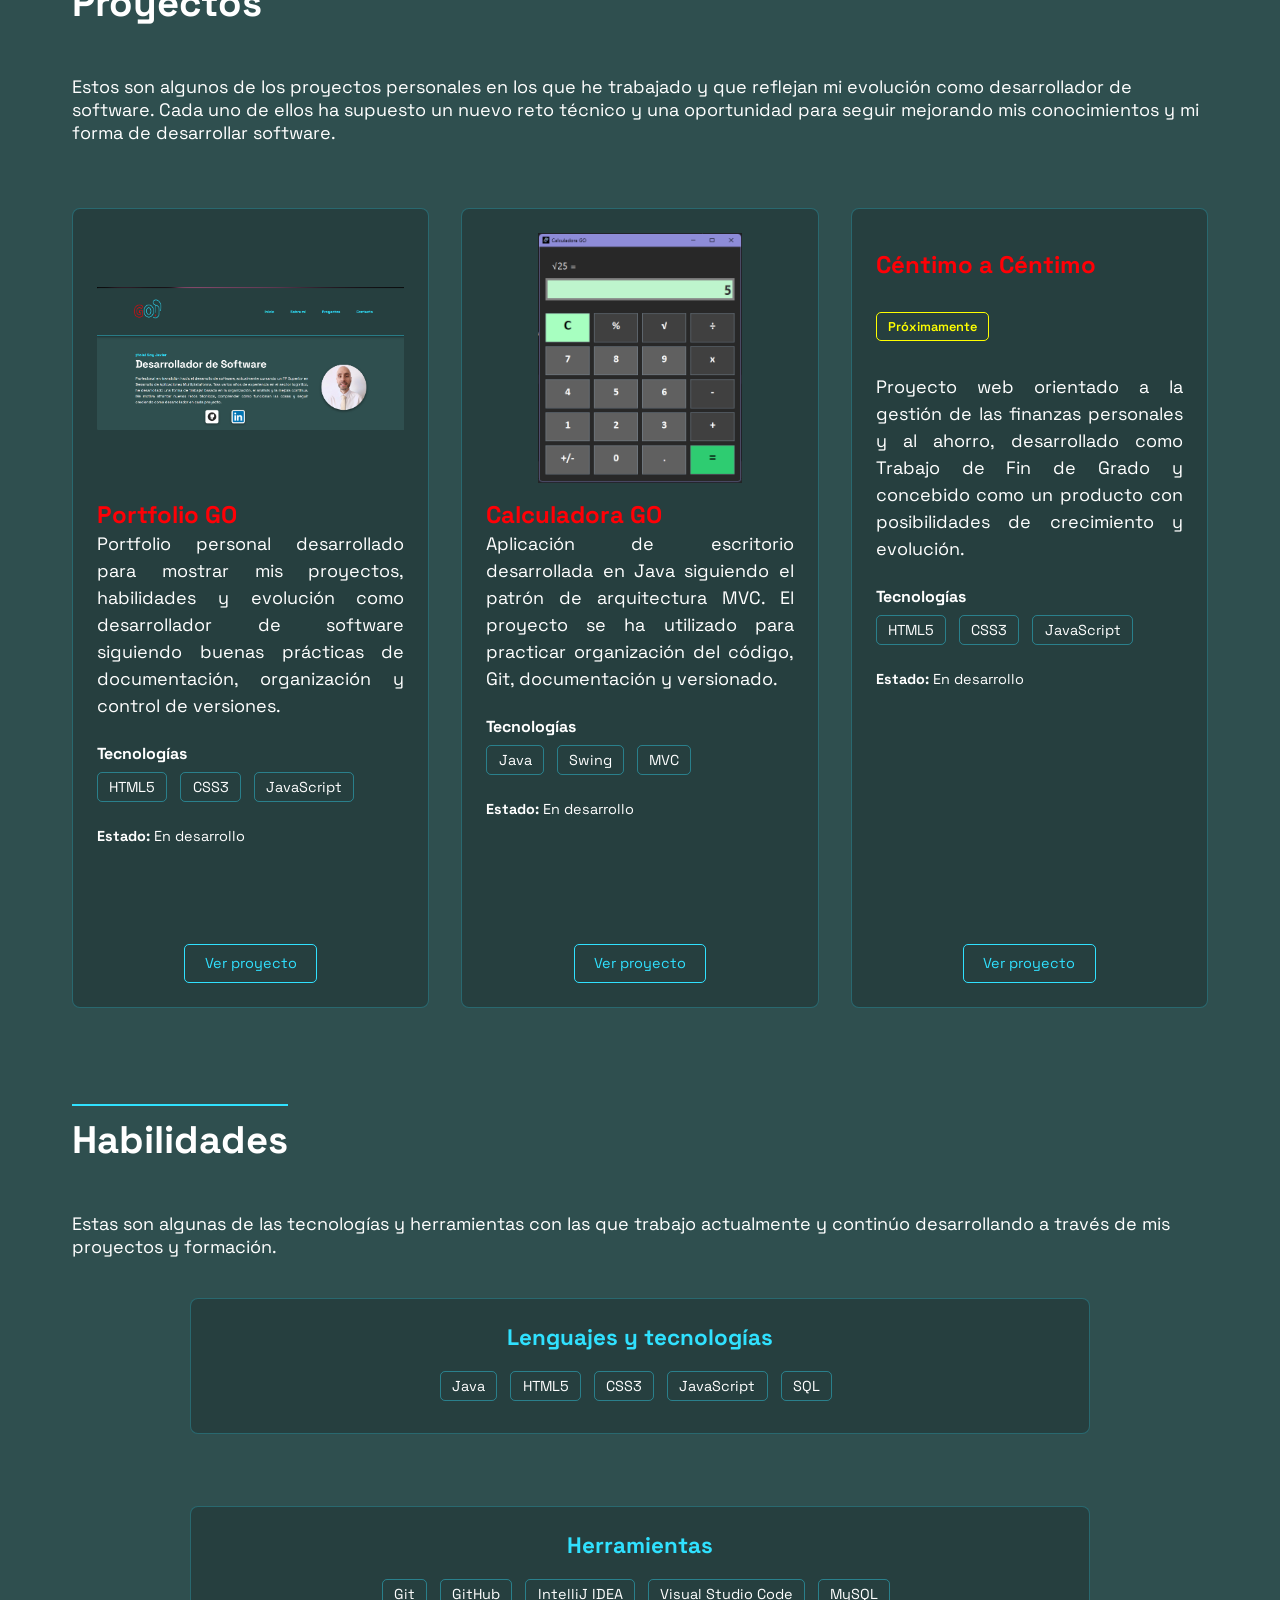
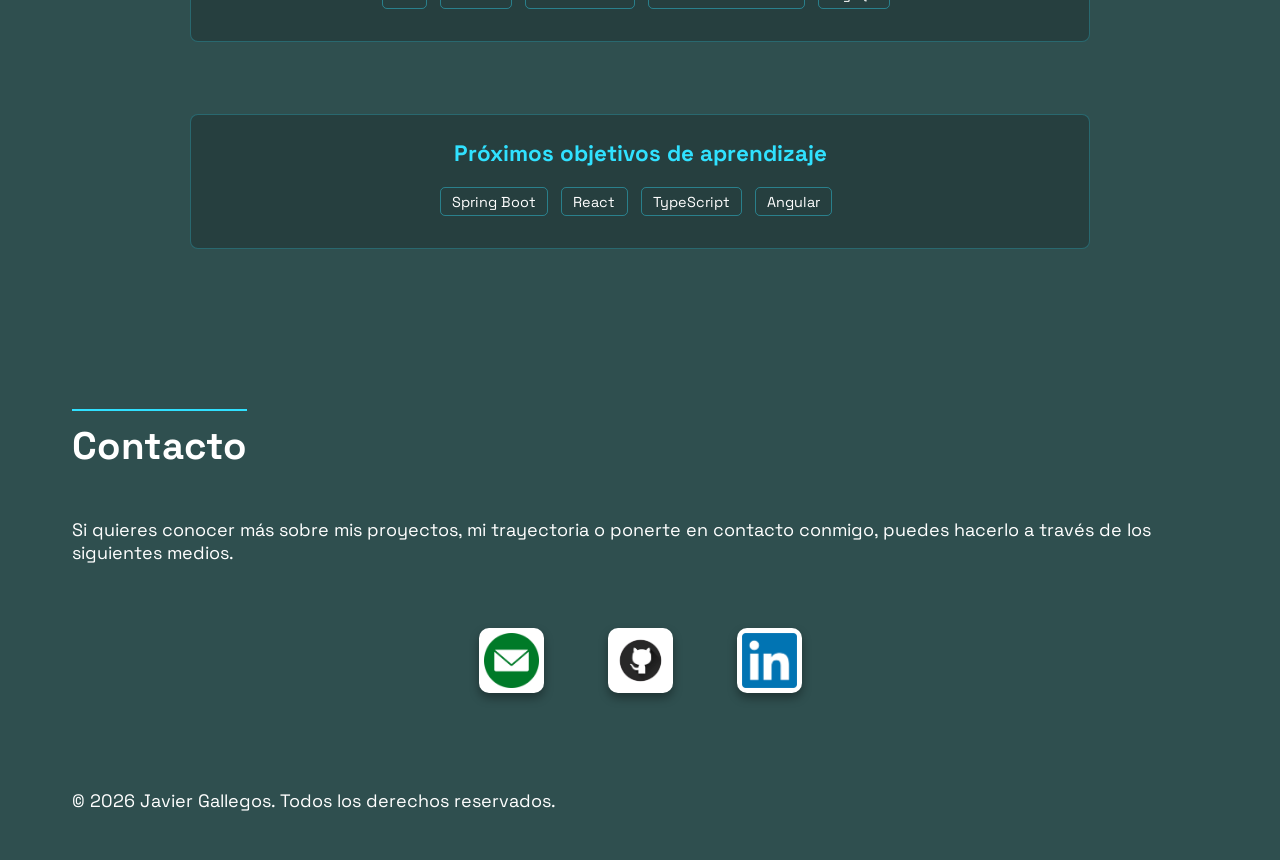
==== commit f20feb4d: "Improve contact section and social buttons layout" ====
--- a/index.html
+++ b/index.html
@@ -61,8 +61,8 @@
                     </p>
                     
                     <div class="hero-links">
-                        <a class="hero-link" href="https://github.com/JaviGOH" target="_blank" rel="noopener noreferrer"><img src="assets\images\portfolio-go\GitHub-logo-perfecto.png" alt="GitHub"></a>
-                        <a class="hero-link" href="https://www.linkedin.com/in/francisco-javier-g-03699a220/" target="_blank" rel="noopener noreferrer"><img src="assets\images\portfolio-go\IN-logo.png" alt="LinkedIn"></a>
+                        <a class="hero-link" href="https://github.com/JaviGOH" target="_blank" rel="noopener noreferrer"><img src="assets/images/portfolio-go/GitHub-logo-perfecto.png" alt="GitHub"></a>
+                        <a class="hero-link" href="https://www.linkedin.com/in/francisco-javier-g-03699a220/" target="_blank" rel="noopener noreferrer"><img src="assets/images/portfolio-go/IN-logo.png" alt="LinkedIn"></a>
                     </div>
 
                 </div>
@@ -145,7 +145,7 @@
 
                     <article class="project-card">
 
-                        <img src="assets\images\portfolio-go\Portfolio-GO-Header-Hero-terminado.png" alt="Fotografía de UI Portfolio GO">
+                        <img src="assets/images/portfolio-go/Captura-Header-Portfolio-GO.png" alt="Fotografía de UI Portfolio GO">
 
                         <h3>Portfolio GO</h3>
 
@@ -303,19 +303,15 @@
                 Si quieres conocer más sobre mis proyectos, mi trayectoria o ponerte en contacto conmigo, puedes hacerlo a través de los siguientes medios.
                 </p>
 
-                <ul>
-                    <li>
-                        <a href="mailto:fjgallegosortega@gmail.com">Correo electrónico</a>
-                    </li>
-
-                    <li>
-                        <a href="https://github.com/JaviGOH" target="_blank" rel="noopener noreferrer">GitHub</a>
-                    </li>
-
-                    <li>
-                        <a href="https://www.linkedin.com/in/francisco-javier-g-03699a220/" target="_blank" rel="noopener noreferrer">LinkedIn</a>
-                    </li>
-                </ul>
+                <div class="contact-links">
+
+                    <a class="contact-link" href="mailto:fjgallegosortega@gmail.com"><img src="assets/images/portfolio-go/Correo-Electronico-Logo.png" alt="Correo-Electronico"></a>
+                
+                    <a class="contact-link" href="https://github.com/JaviGOH" target="_blank" rel="noopener noreferrer"><img src="assets/images/portfolio-go/GitHub-logo-perfecto.png" alt="GitHub"></a>
+
+                    <a class="contact-link" href="https://www.linkedin.com/in/francisco-javier-g-03699a220/" target="_blank" rel="noopener noreferrer"><img src="assets/images/portfolio-go/IN-logo.png" alt="LinkedIn"></a>
+
+                </div>
 
             </div>
 
--- a/assets/css/hero.css
+++ b/assets/css/hero.css
@@ -32,7 +32,8 @@
 
 .hero-links {
     display: flex;
-    gap: 3.5rem;
+    justify-content: center;
+    gap: 4rem;
     margin-top: 1.5rem;
     margin-left: 2rem;
 }
--- a/assets/css/contact.css
+++ b/assets/css/contact.css
@@ -1,5 +1,3 @@
-
-
 #contact h2 {
     font-size: 2.4rem;
     margin-bottom: 3rem;
@@ -12,24 +10,32 @@
     margin-bottom: 2rem;
 }
 
-#contact ul {
+.contact-links {
     display: flex;
-    gap: 3rem;
-    list-style: none;
-    padding: 0;
-    margin-top: 3rem;
+    justify-content: center;
+    gap: 4rem;
+    margin-top: 4rem;
 }
 
-#contact li {
-    margin-bottom: 1rem;
+.contact-link {
+    display: inline-flex;
+    align-items: center;
+    justify-content: center;
+    width: fit-content;
+    height: fit-content;
+    padding: 5px;
+    border-radius: 10px;
+    background-color: white;
+    box-shadow: 0 5px 10px rgba(0, 0, 0, 0.35);
 }
 
-#contact a {
-    color: #30E1FF;
-    font-weight: 600;
-    transition: color 0.3s;
+.contact-link img {
+    display: block;
+    width: 55px;
+    height: 55px;
+    object-fit: contain;
 }
 
-#contact a:hover {
-    color: #FF0006;
+.contact-link:hover {
+    transform: scale(1.1);
 }
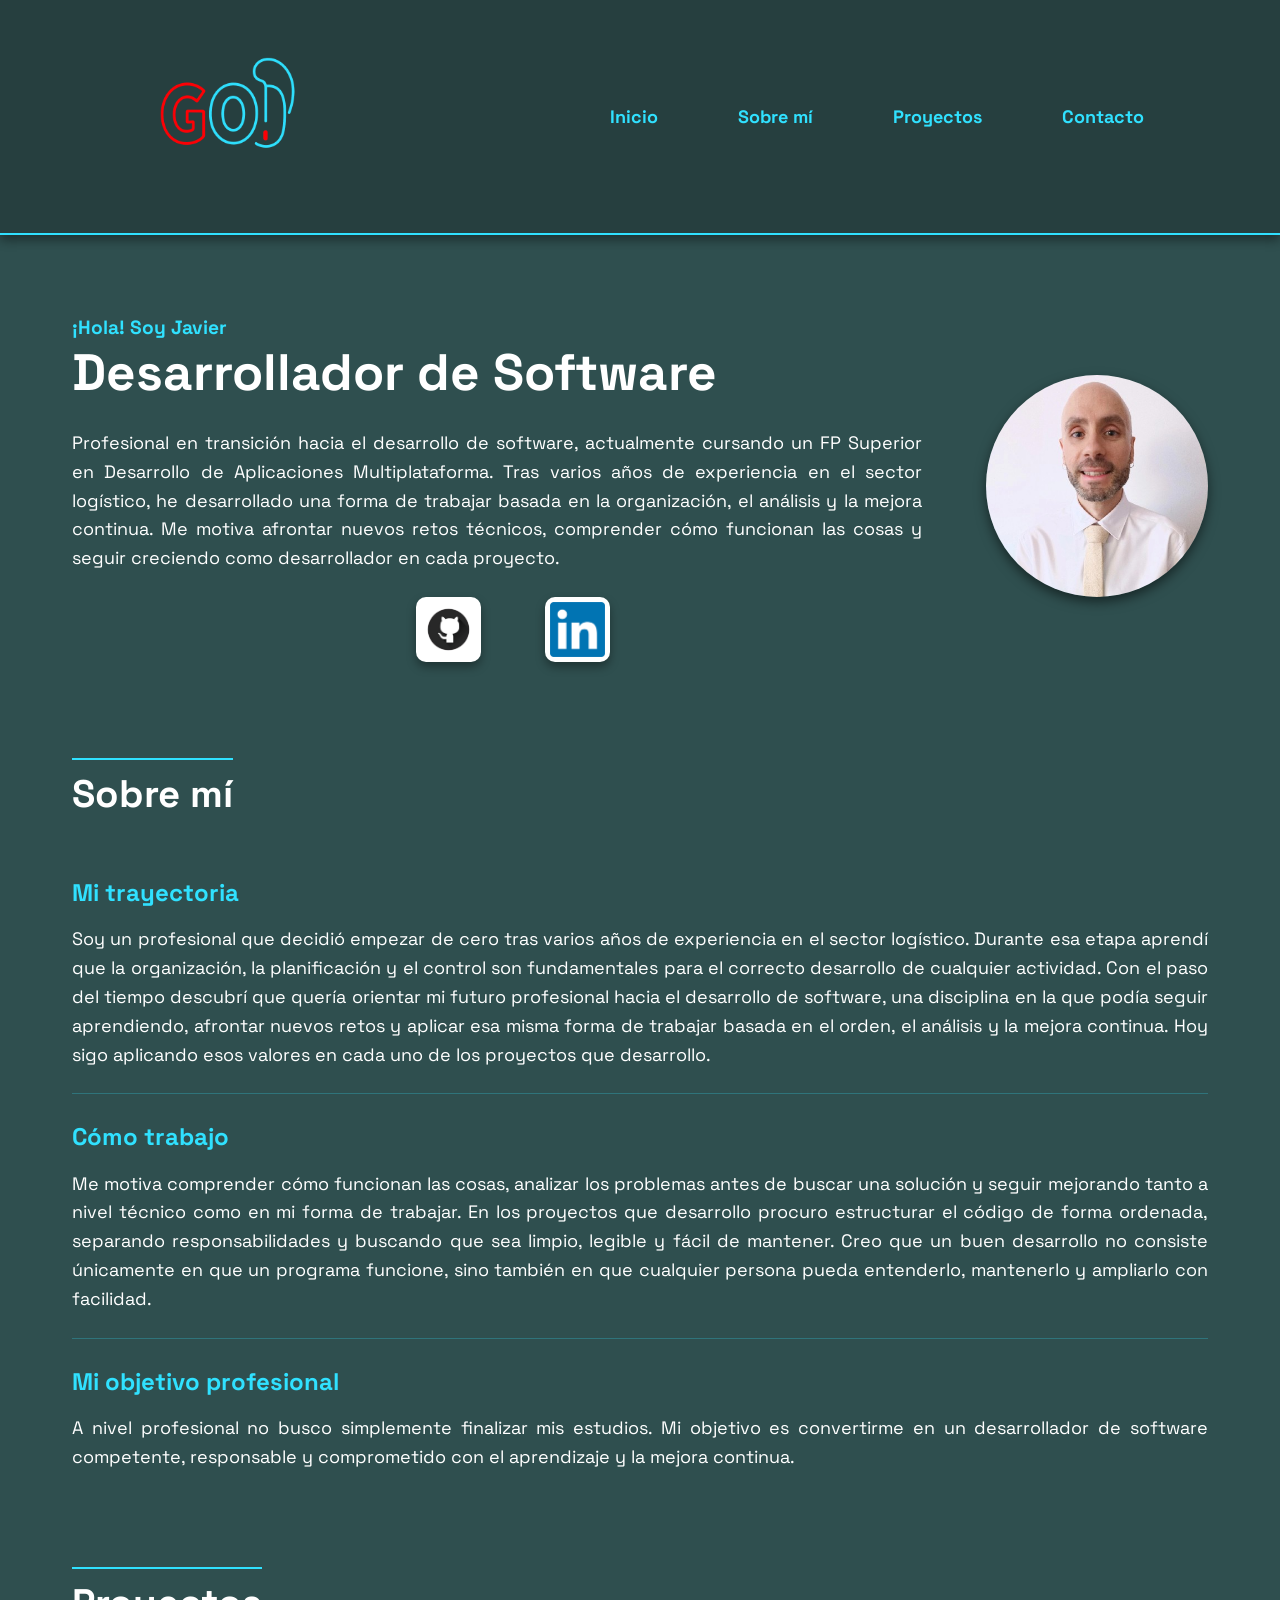
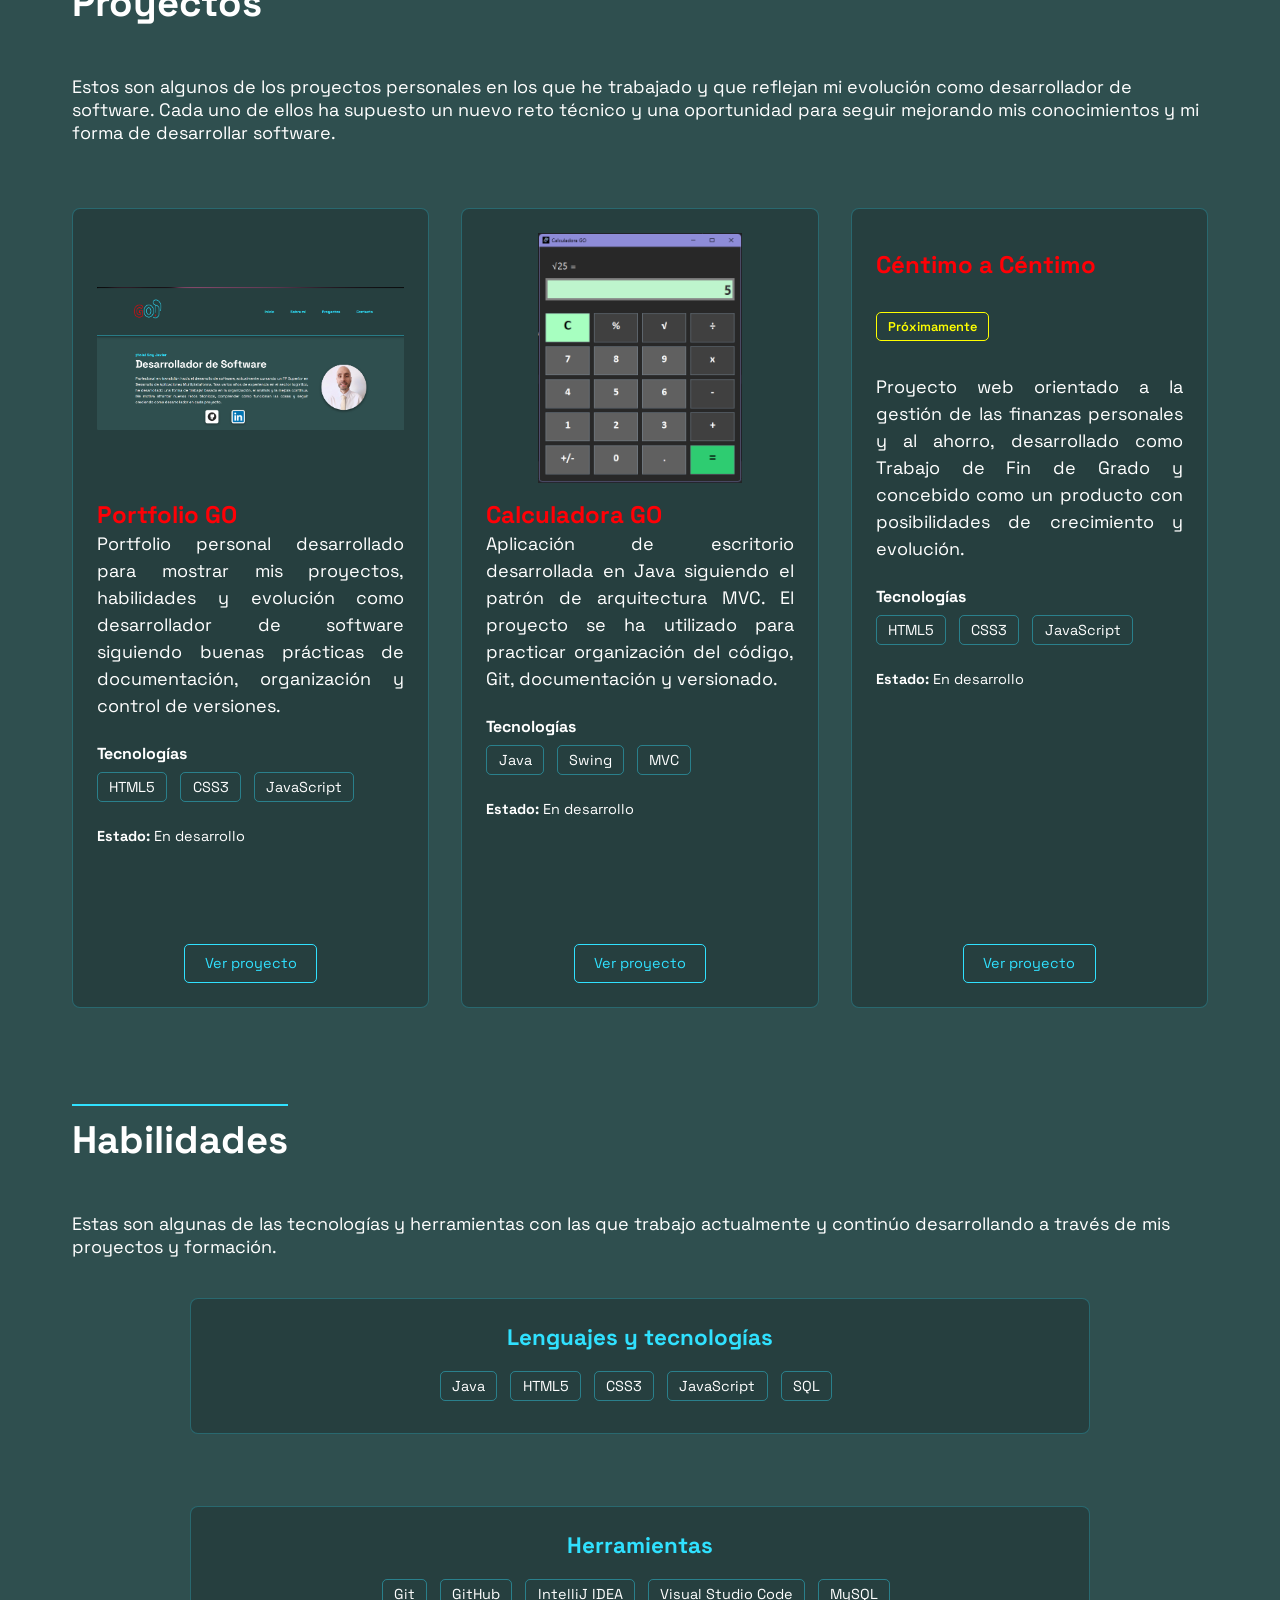
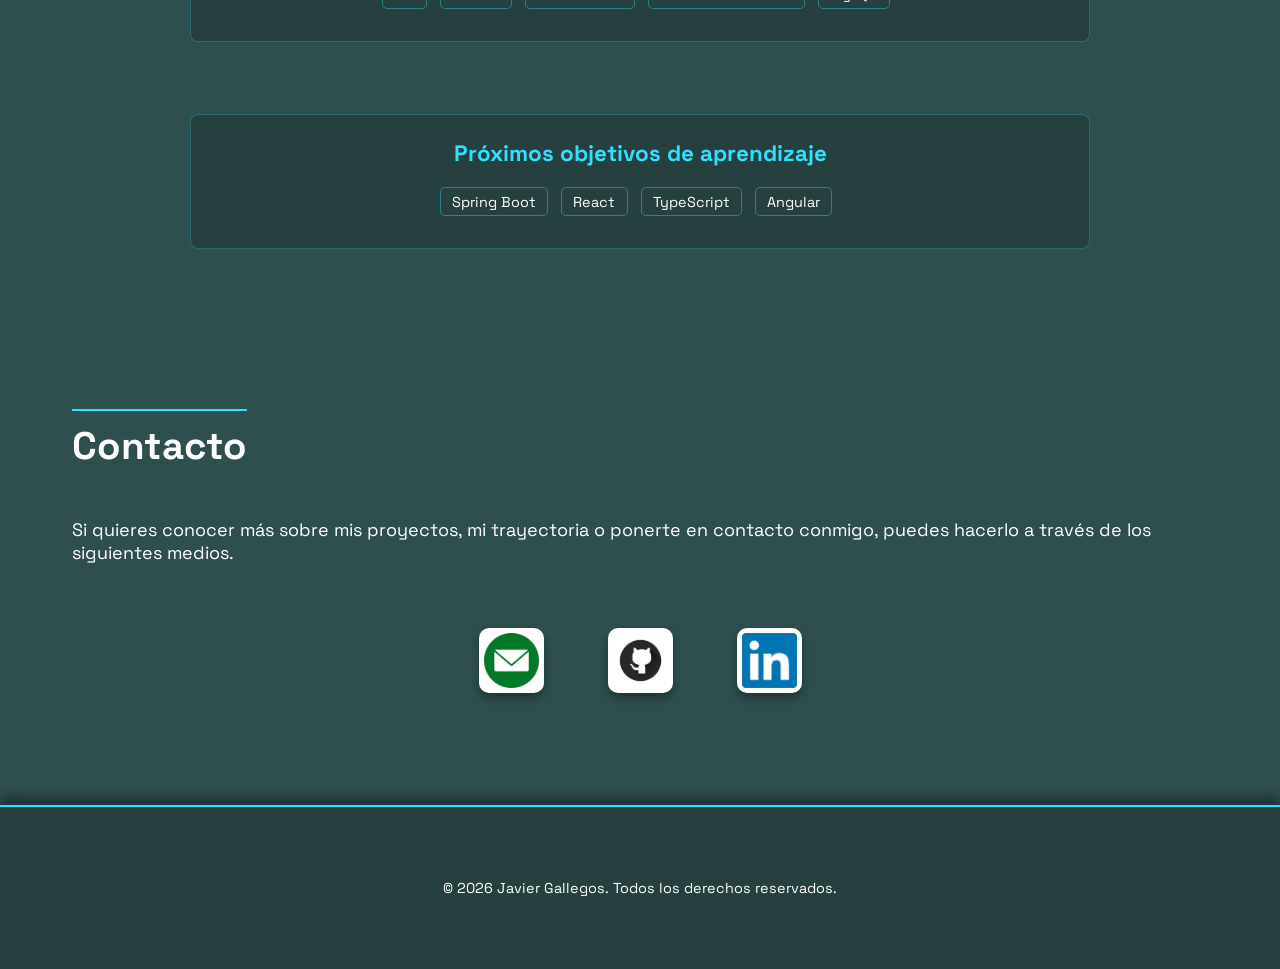
==== commit cd77d558: "Style footer section" ====
--- a/index.html
+++ b/index.html
@@ -13,6 +13,7 @@
     <link rel="stylesheet" href="assets/css/projects.css"/>
     <link rel="stylesheet" href="assets/css/skills.css"/>
     <link rel="stylesheet" href="assets/css/contact.css"/>
+    <link rel="stylesheet" href="assets/css/footer.css"/>
 </head>
 
 <body>
--- a/assets/css/footer.css
+++ b/assets/css/footer.css
@@ -0,0 +1,14 @@
+footer {
+    background-color: #263F3F;
+    padding: 1.5rem 0;
+    margin-top: 4rem;
+    text-align: center;
+    border-top: 2px solid #30E1FF;
+    box-shadow: 0 -8px 12px rgba(0, 0, 0, 0.4);
+}
+
+footer p {
+    margin: 0;
+    color: white;
+    font-size: 0.9rem;
+}
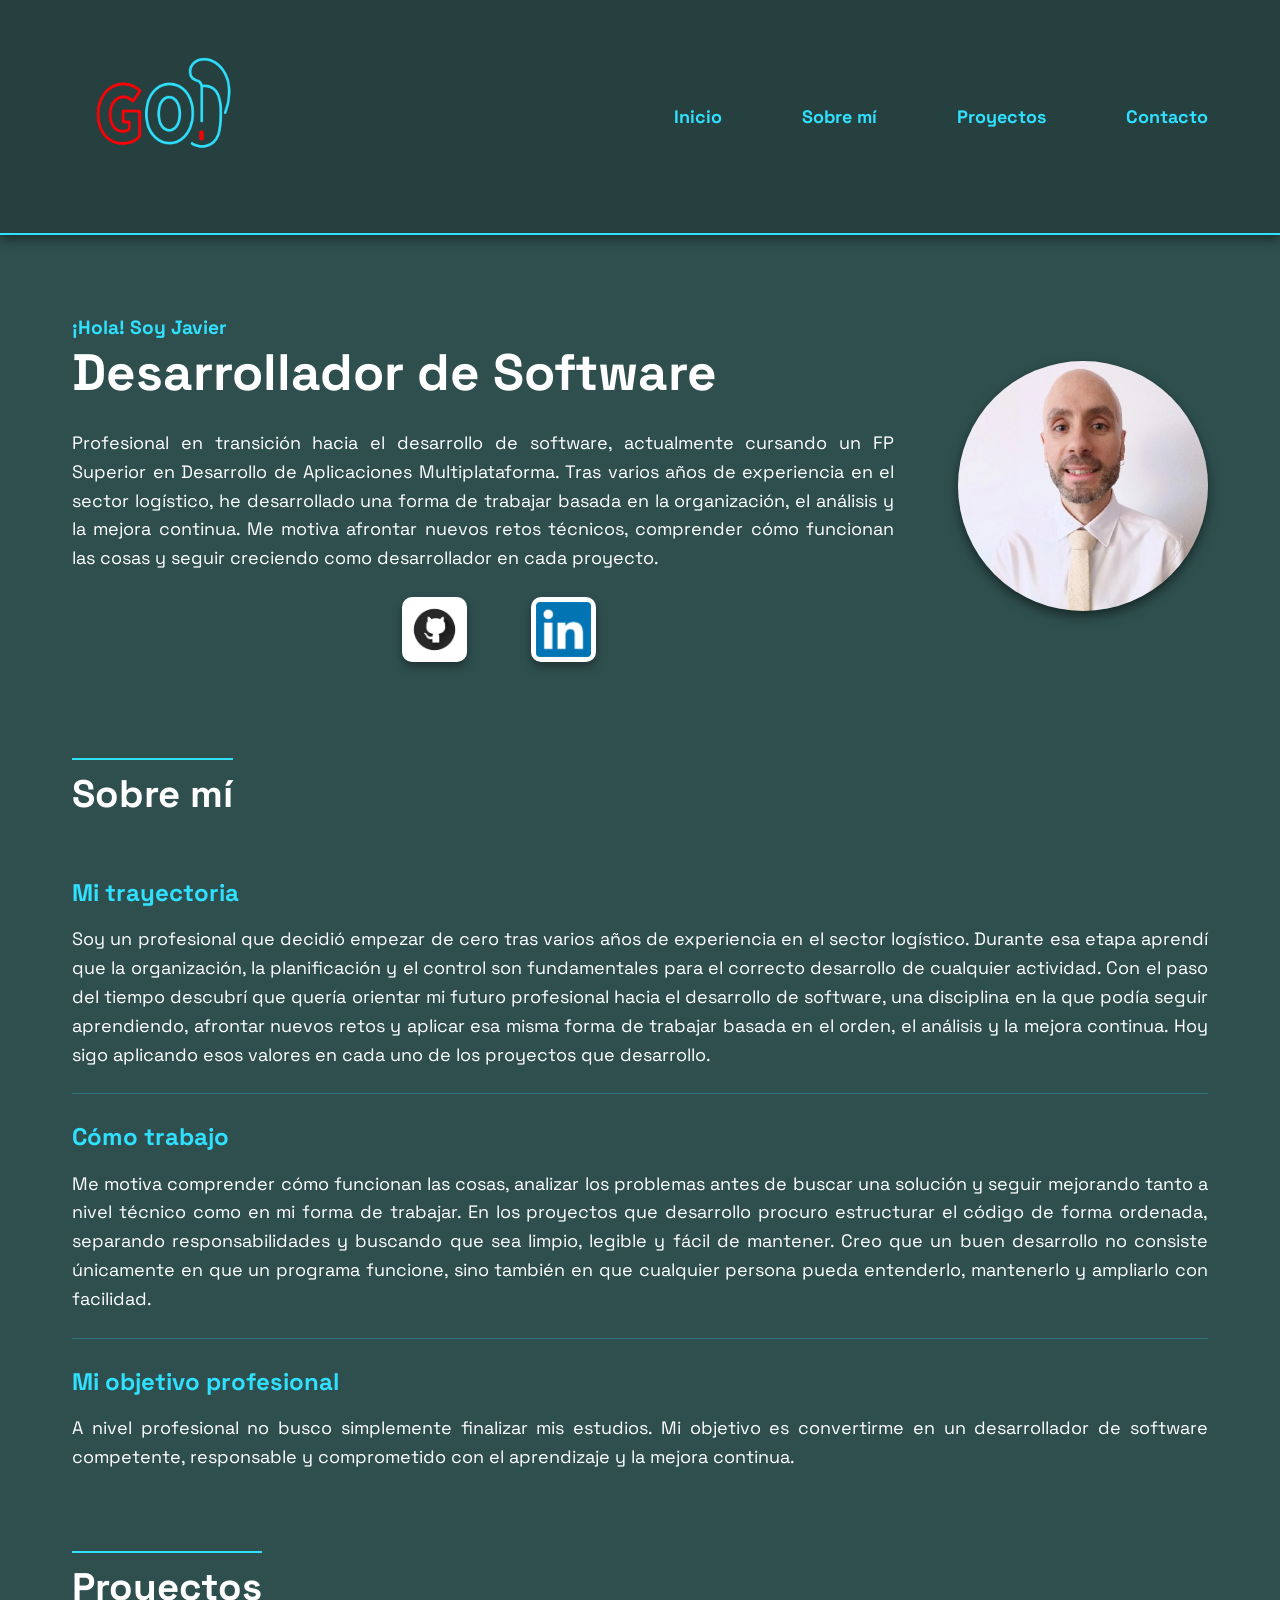
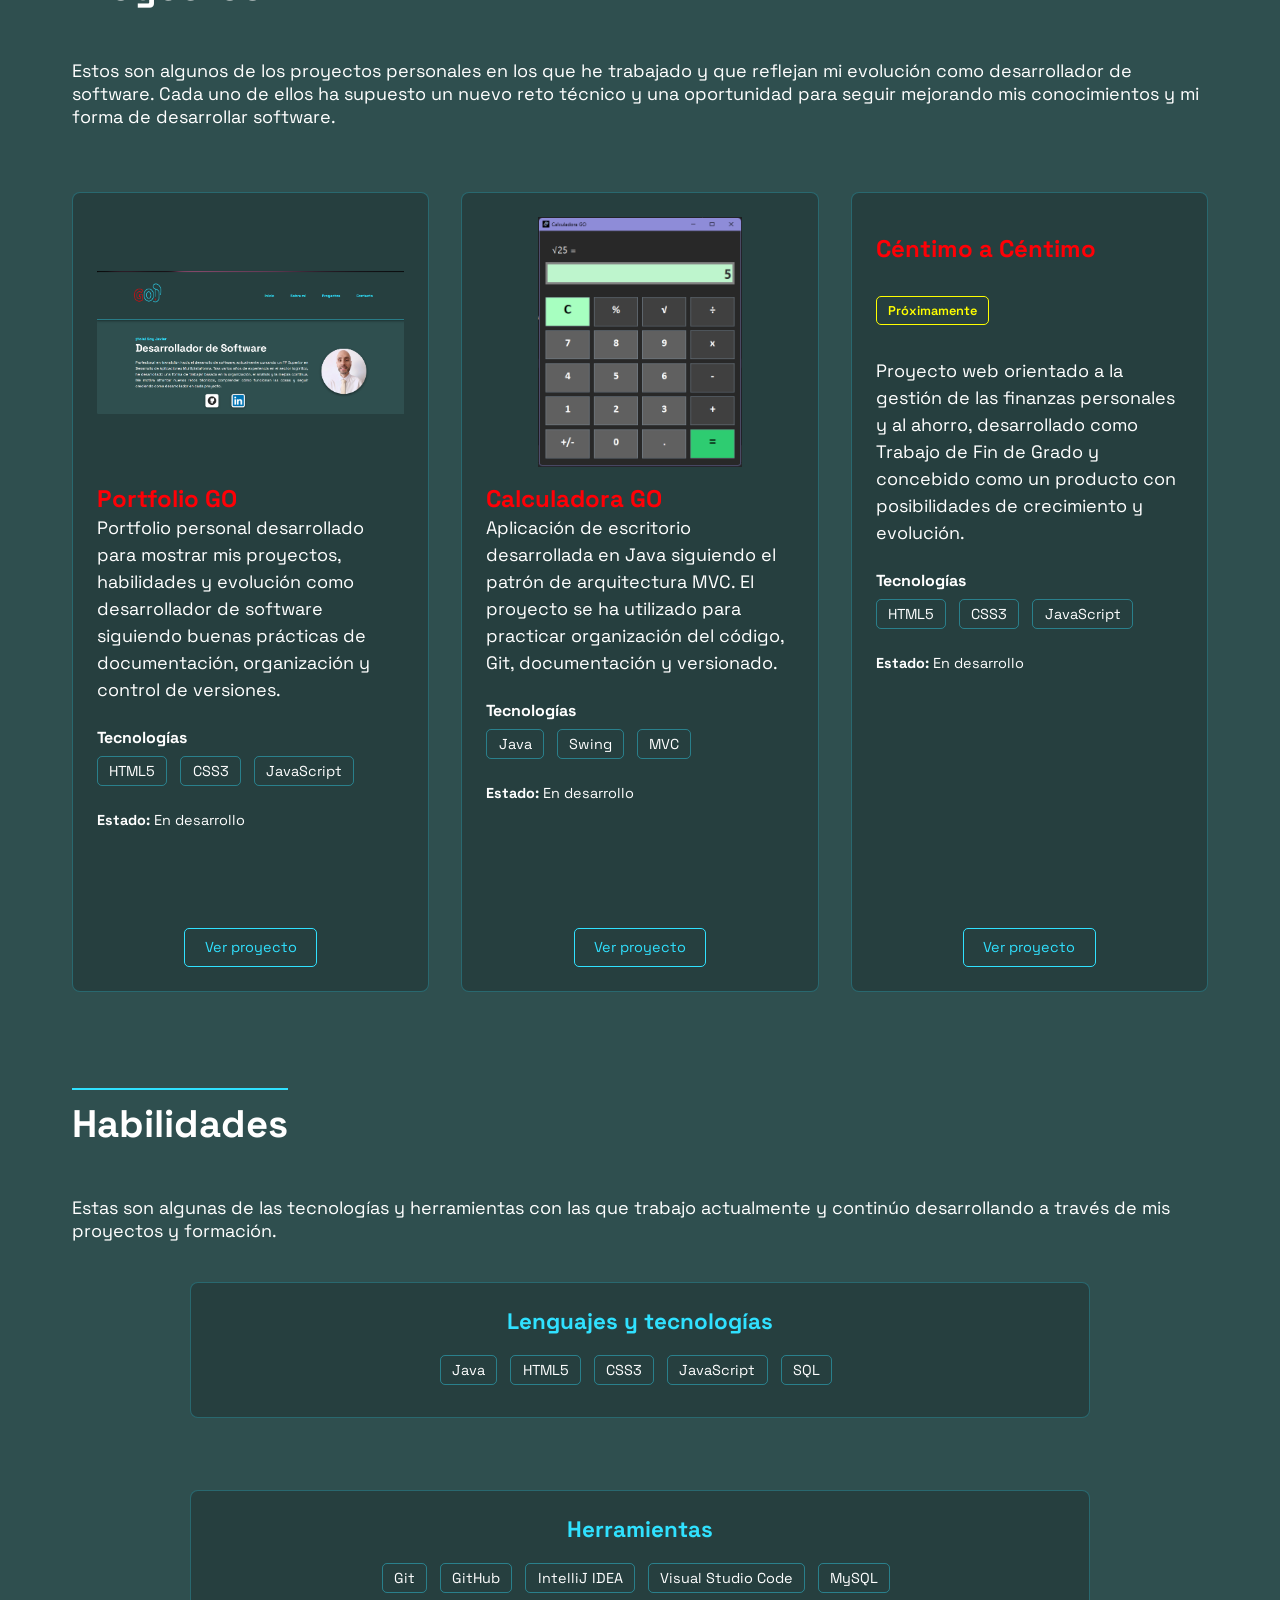
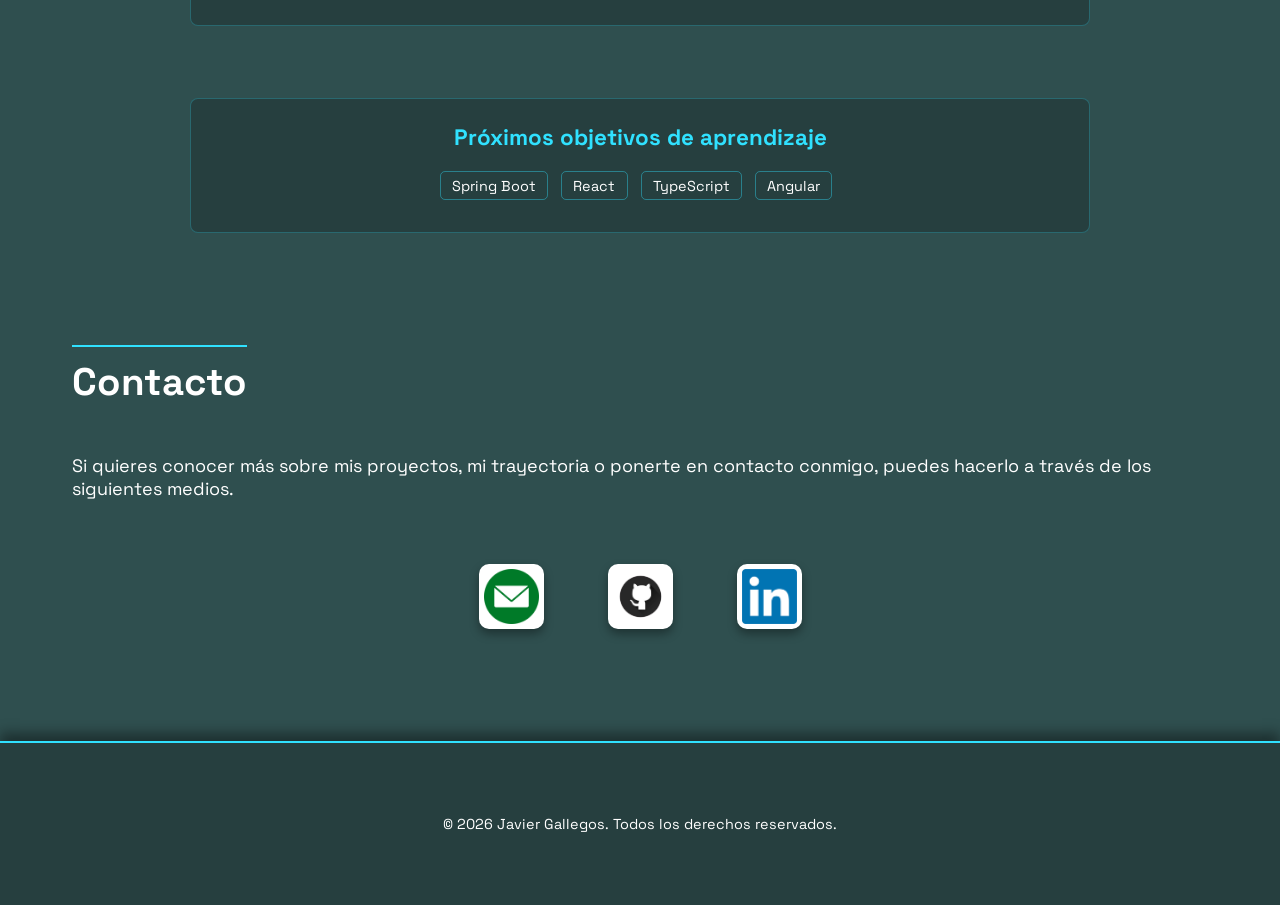
==== commit 8129c45d: "docs: update project documentation for v0.2.0 - Update README with corrected project structure, vers" ====
--- a/index.html
+++ b/index.html
@@ -70,7 +70,7 @@
 
                 <div class="img-Author">
 
-                    <img src="assets/images/fjgallegos.jpg" alt="Fotografía de Javier">
+                    <img src="assets/images/portfolio-go/fjgallegos.jpg" alt="Fotografía de Javier">
 
                 </div>
 
--- a/assets/css/header.css
+++ b/assets/css/header.css
@@ -2,7 +2,7 @@
     display: flex;
     justify-content: space-between;
     align-items: center;
-    padding: 1rem 8.5rem;
+    padding: 1rem 0;
     background-color: #263F3F;
     border-bottom: 2px solid #30E1FF;
     box-shadow: 0 5px 10px rgba(0, 0, 0, 0.4);
@@ -12,7 +12,7 @@
     display: flex;
     justify-content: space-between;
     align-items: center;
-    padding: 0.5rem 0;
+    padding: 0.5rem 2rem;
 }
 
 .logo img{
@@ -28,6 +28,7 @@
 .nav-links a {
     color: #30E1FF;
     font-weight: bold;
+    white-space: nowrap;
     transition: color 0.3s;
 }
 
@@ -35,3 +36,42 @@
     text-decoration:overline;
     color: #FF0006;  
 }
+
+/*------------------ RESPONSIVE --------------------*/
+
+@media (max-width: 900px) {
+
+    nav {
+        padding: 1rem 2rem;
+    }
+
+    .nav-links {
+        gap: 2rem;
+    }
+
+}
+
+@media (max-width: 700px) {
+
+    nav .container {
+        flex-direction: column;
+        gap: 1rem;
+    }
+
+}
+
+@media (max-width: 430px) {
+
+    .nav-links {
+        gap: 1rem;
+    }
+
+}
+
+@media (max-width: 370px) {
+    .nav-links {
+        flex-direction: column;
+        gap: 0.75rem;
+        text-align: center;
+    }
+}
--- a/assets/css/hero.css
+++ b/assets/css/hero.css
@@ -1,5 +1,4 @@
 #hero {
-    /*padding: 4rem 5rem;*/
     margin-top: 2rem;
 }
 
@@ -61,8 +60,46 @@
     transform: scale(1.1);
 }
 
+.img-Author {
+    flex-shrink: 0;
+}
+
 .img-Author img{
-    height: auto;
+    width: 250px;
+    height: 250px;
+    object-fit: cover;
     border-radius: 50%;
     box-shadow: 0 5px 12px rgba(0, 0, 0, 0.5);
+}
+
+/*--------------------- RESPONSIVE -------------------*/
+
+@media (max-width: 700px) {
+
+    #hero .container {
+        flex-direction: column;
+        gap: 4rem;
+    }
+
+    .hero-content {
+        max-width: 100%;
+        text-align: center;
+    }
+
+}
+
+@media (max-width: 390px) {
+
+    #hero h1 {
+        font-size: 2.7rem;
+    }
+
+}
+
+@media (max-width: 330px) {
+
+    #hero h1 {
+        font-size: 2.5rem;
+    }
+
 }
--- a/assets/css/about.css
+++ b/assets/css/about.css
@@ -3,7 +3,6 @@
     justify-content: center;
     align-items: center;
     gap: 4rem;
-    /*padding: 4rem 5rem;*/
 }
 
 #about h2 {
@@ -27,3 +26,26 @@
     border-top: 1px solid rgba(48, 225, 255, 0.25);
     padding-top: 1.5rem;
 }
+
+/*--------------------- RESPONSIVE -------------------*/
+
+@media (max-width: 700px) {
+
+    #about h2 {
+        font-size: 2rem;
+        margin-bottom: 1.5rem;
+    }
+
+    #about h3 {
+        font-size: 1.3rem;
+    }
+
+}
+
+@media (max-width: 550px) {
+
+    .about-description {
+        text-align: left;
+    }
+
+}
--- a/assets/css/projects.css
+++ b/assets/css/projects.css
@@ -1,13 +1,16 @@
 #projects {
     /*margin: 0 auto;*/
     padding: 0 0;
+}
+
+#projects .container {
+    padding-top: 2rem;
 }
 
 .projects-grid {
     display: grid;
     grid-template-columns: repeat(3, 1fr);
     gap: 2rem;
-    text-align: justify;
 }
 
 #projects h2 {
@@ -35,7 +38,7 @@
 
 .project-card p {
     line-height: 1.5;
-    text-align: justify;
+    text-align: left;
 }
 
 .project-card h3 {
@@ -102,4 +105,19 @@
     font-size: 0.8rem;
     font-weight: 600;
     margin-bottom: 2rem;
+}
+
+/*------------------- RESPONSIVE -------------------*/
+
+@media (max-width: 700px) {
+
+    .projects-grid {
+        grid-template-columns: 1fr;
+    }
+
+    #projects h2 {
+        font-size: 2rem;
+        margin-bottom: 1.5rem;
+    }
+
 }
--- a/assets/css/skills.css
+++ b/assets/css/skills.css
@@ -51,4 +51,13 @@
     border: 1px solid rgba(48, 225, 255, 0.4);
     border-radius: 5px;
     font-size: 0.9rem;
+}
+
+@media (max-width: 700px) {
+
+    #skills h2 {
+        font-size: 2rem;
+        margin-bottom: 1.5rem;
+    }
+
 }
--- a/assets/css/contact.css
+++ b/assets/css/contact.css
@@ -8,6 +8,10 @@
     text-align: justify;
     margin-top: 1.5rem;
     margin-bottom: 2rem;
+}
+
+#contact .container {
+    padding-top: 0;
 }
 
 .contact-links {
@@ -38,4 +42,19 @@
 
 .contact-link:hover {
     transform: scale(1.1);
+}
+
+/*------------------- RESPONSIVE -------------------*/
+
+@media (max-width: 700px) {
+
+    #contact h2 {
+        font-size: 2rem;
+        margin-bottom: 1.5rem;
+    }
+
+    .contact-links {
+        gap: 2rem;
+    }
+
 }
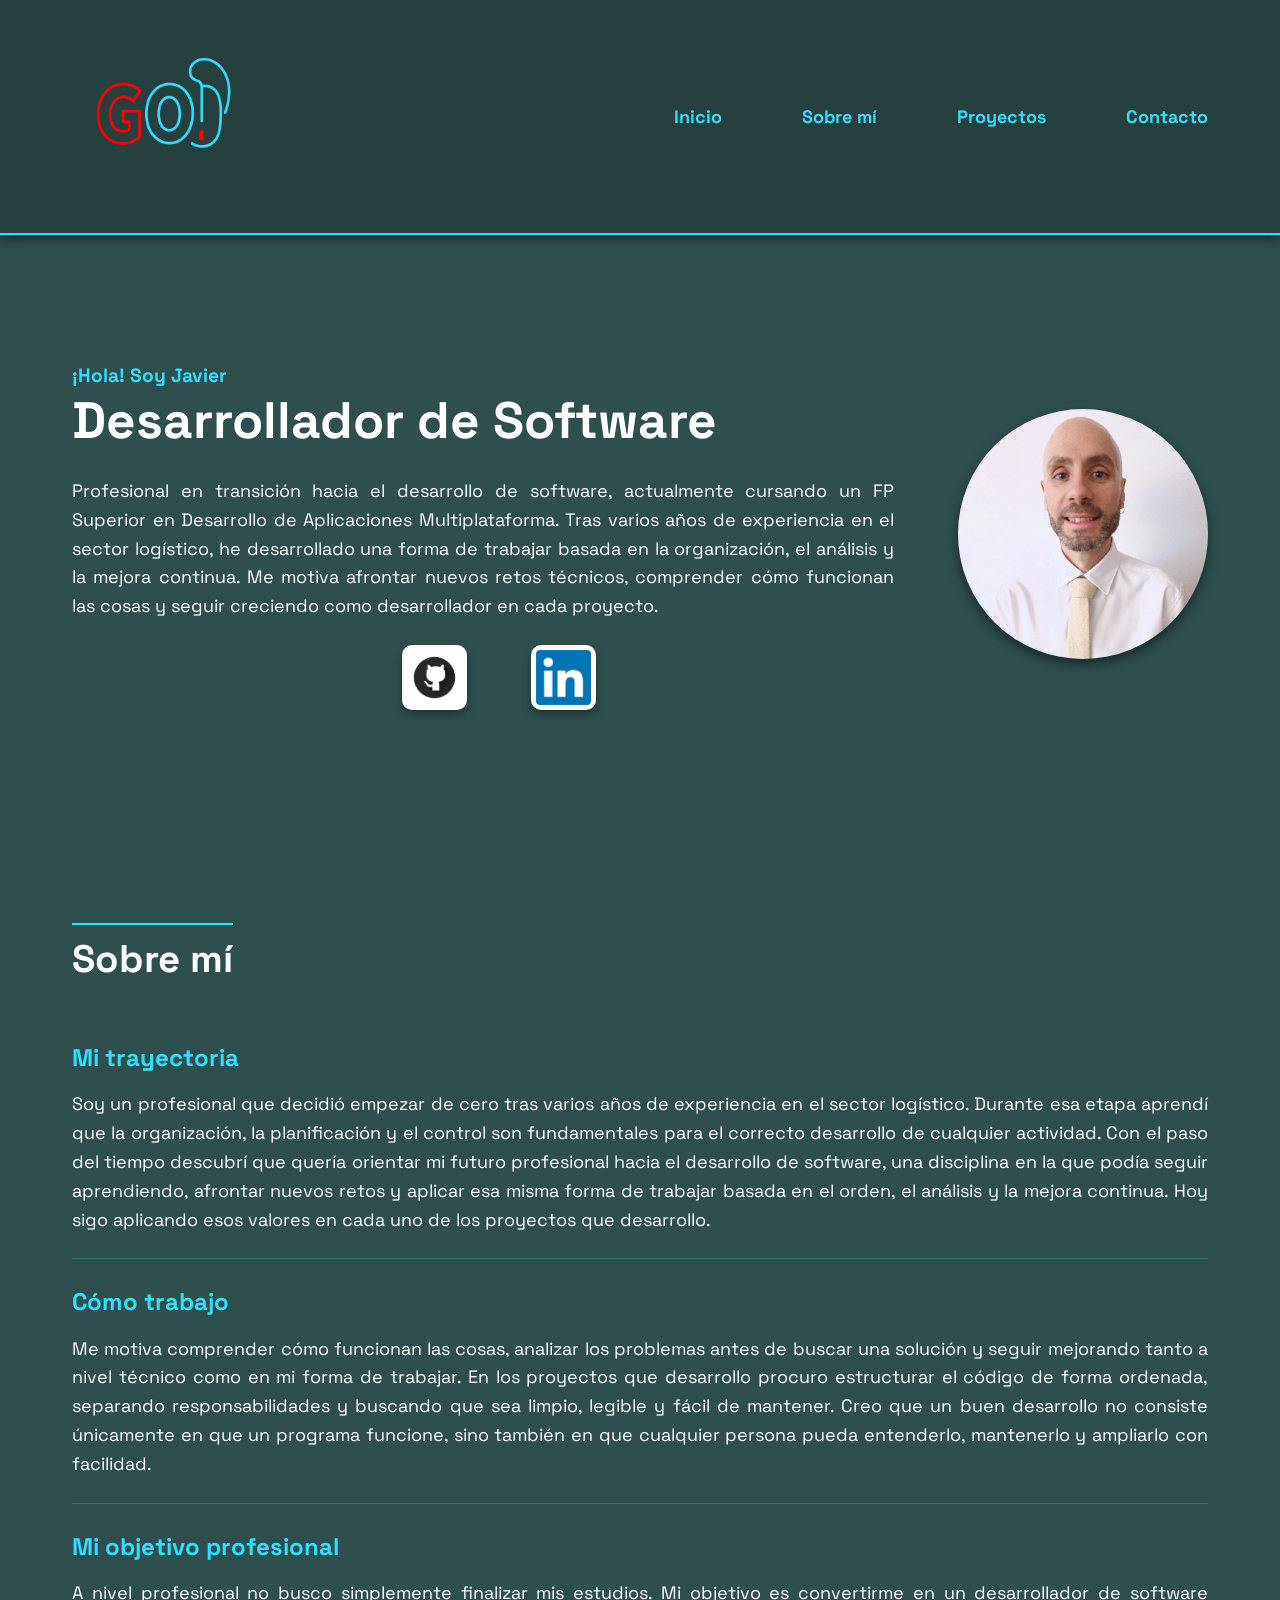
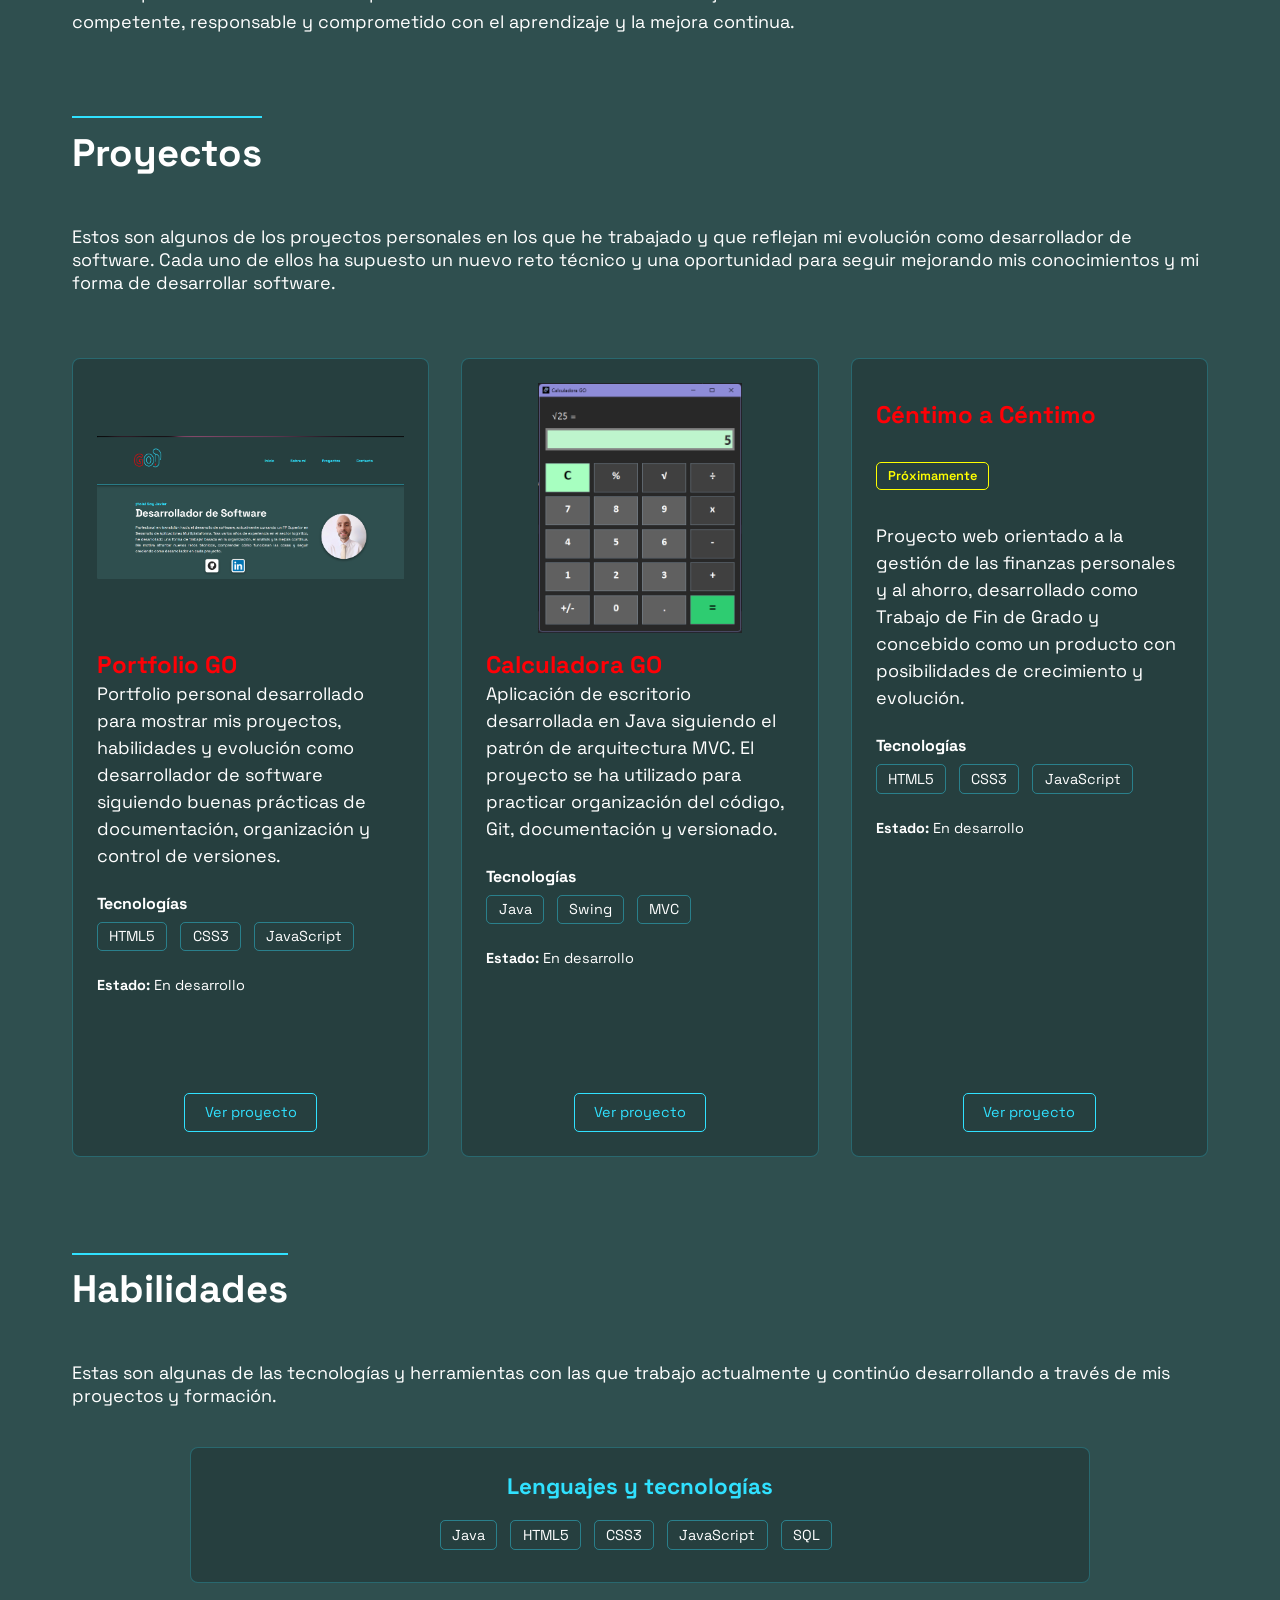
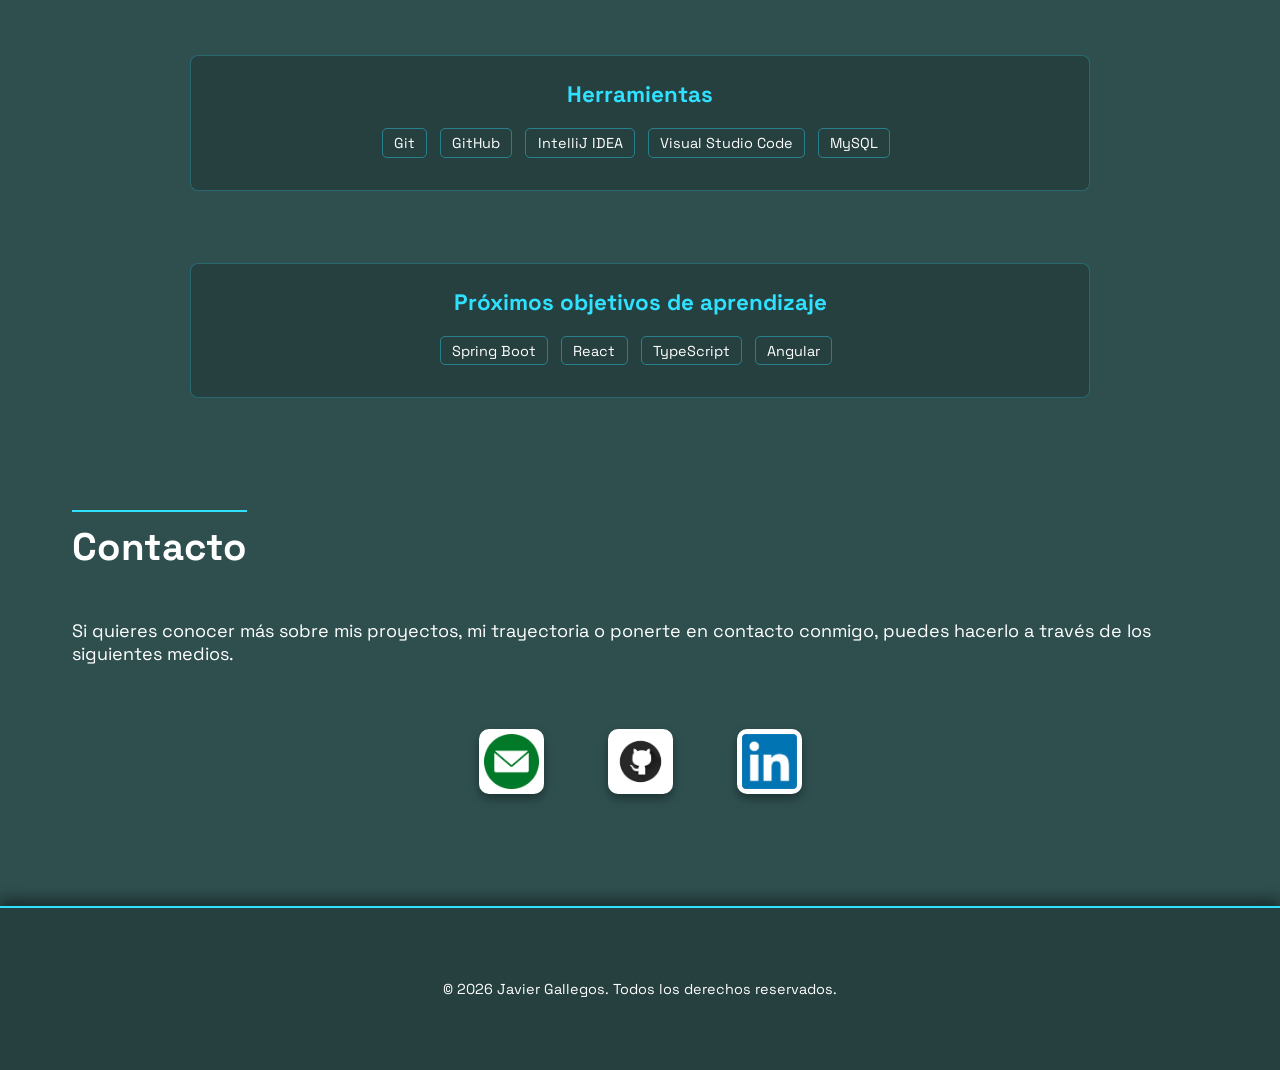
==== commit c38f6945: "feat: scroll animations, mobile hero and project button hover - Repeatable scroll animations in the " ====
--- a/index.html
+++ b/index.html
@@ -14,6 +14,9 @@
     <link rel="stylesheet" href="assets/css/skills.css"/>
     <link rel="stylesheet" href="assets/css/contact.css"/>
     <link rel="stylesheet" href="assets/css/footer.css"/>
+
+     <!-- ============================ SCRIPTS ============================== -->
+    <script src="assets/js/main.js" defer></script>
 </head>
 
 <body>
@@ -86,9 +89,9 @@
 
                 <div class="about-content">
 
-                    <h2 class="section-title">Sobre mí</h2>
-
-                    <div class="about-description first">
+                    <h2 class="section-title about-animate">Sobre mí</h2>
+
+                    <div class="about-description first about-animate about-delay-1">
 
                         <h3>Mi trayectoria</h3>
 
@@ -101,7 +104,7 @@
 
                     </div>
 
-                    <div class="about-description">
+                    <div class="about-description about-animate about-delay-2">
 
                         <h3>Cómo trabajo</h3>
 
@@ -113,7 +116,7 @@
 
                     </div>
 
-                    <div class="about-description">
+                    <div class="about-description about-animate about-delay-3">
 
                         <h3>Mi objetivo profesional</h3>
 
@@ -327,7 +330,7 @@
         <div class="container">
 
             <p>
-            &copy; 2026 Javier Gallegos. Todos los derechos reservados.
+            &copy; <span id="year">2026</span> Javier Gallegos. Todos los derechos reservados.
             </p>
 
         </div>
--- a/assets/css/hero.css
+++ b/assets/css/hero.css
@@ -1,5 +1,7 @@
 #hero {
-    margin-top: 2rem;
+    margin-top: 5rem;
+    min-height: 32rem;
+    margin-bottom: 3rem;
 }
 
 #hero .container {
@@ -76,7 +78,15 @@
 
 @media (max-width: 700px) {
 
+    #hero { 
+        min-height: calc(100svh - 5rem); 
+        margin-bottom: 4rem; 
+        display: flex;
+        align-items: center;
+    }
+
     #hero .container {
+        width: 100%;
         flex-direction: column;
         gap: 4rem;
     }
--- a/assets/css/about.css
+++ b/assets/css/about.css
@@ -27,6 +27,31 @@
     padding-top: 1.5rem;
 }
 
+/*--------------------- SCROLL ANIMATION -------------------*/
+
+.about-animate {
+    opacity: 0;
+    transform: translateY(80px);
+    transition: opacity 0.8s ease, transform 0.8s ease;
+}
+
+.about-animate.visible {
+    opacity: 1;
+    transform: translateY(0);
+}
+
+.about-delay-1 {
+    transition-delay: 0.3s;
+}
+
+.about-delay-2 {
+    transition-delay: 0.4s;
+}
+
+.about-delay-3 {
+    transition-delay: 0.5s;
+}
+
 /*--------------------- RESPONSIVE -------------------*/
 
 @media (max-width: 700px) {
--- a/assets/css/projects.css
+++ b/assets/css/projects.css
@@ -87,6 +87,12 @@
     font-size: 0.9rem;
 }
 
+.project-card a:hover {
+    color: #FF0006;
+    border:1px solid #FF0006;
+    transform: scale(1.1);
+}
+
 .project-card img {
     width: 100%;
     height: 250px;
